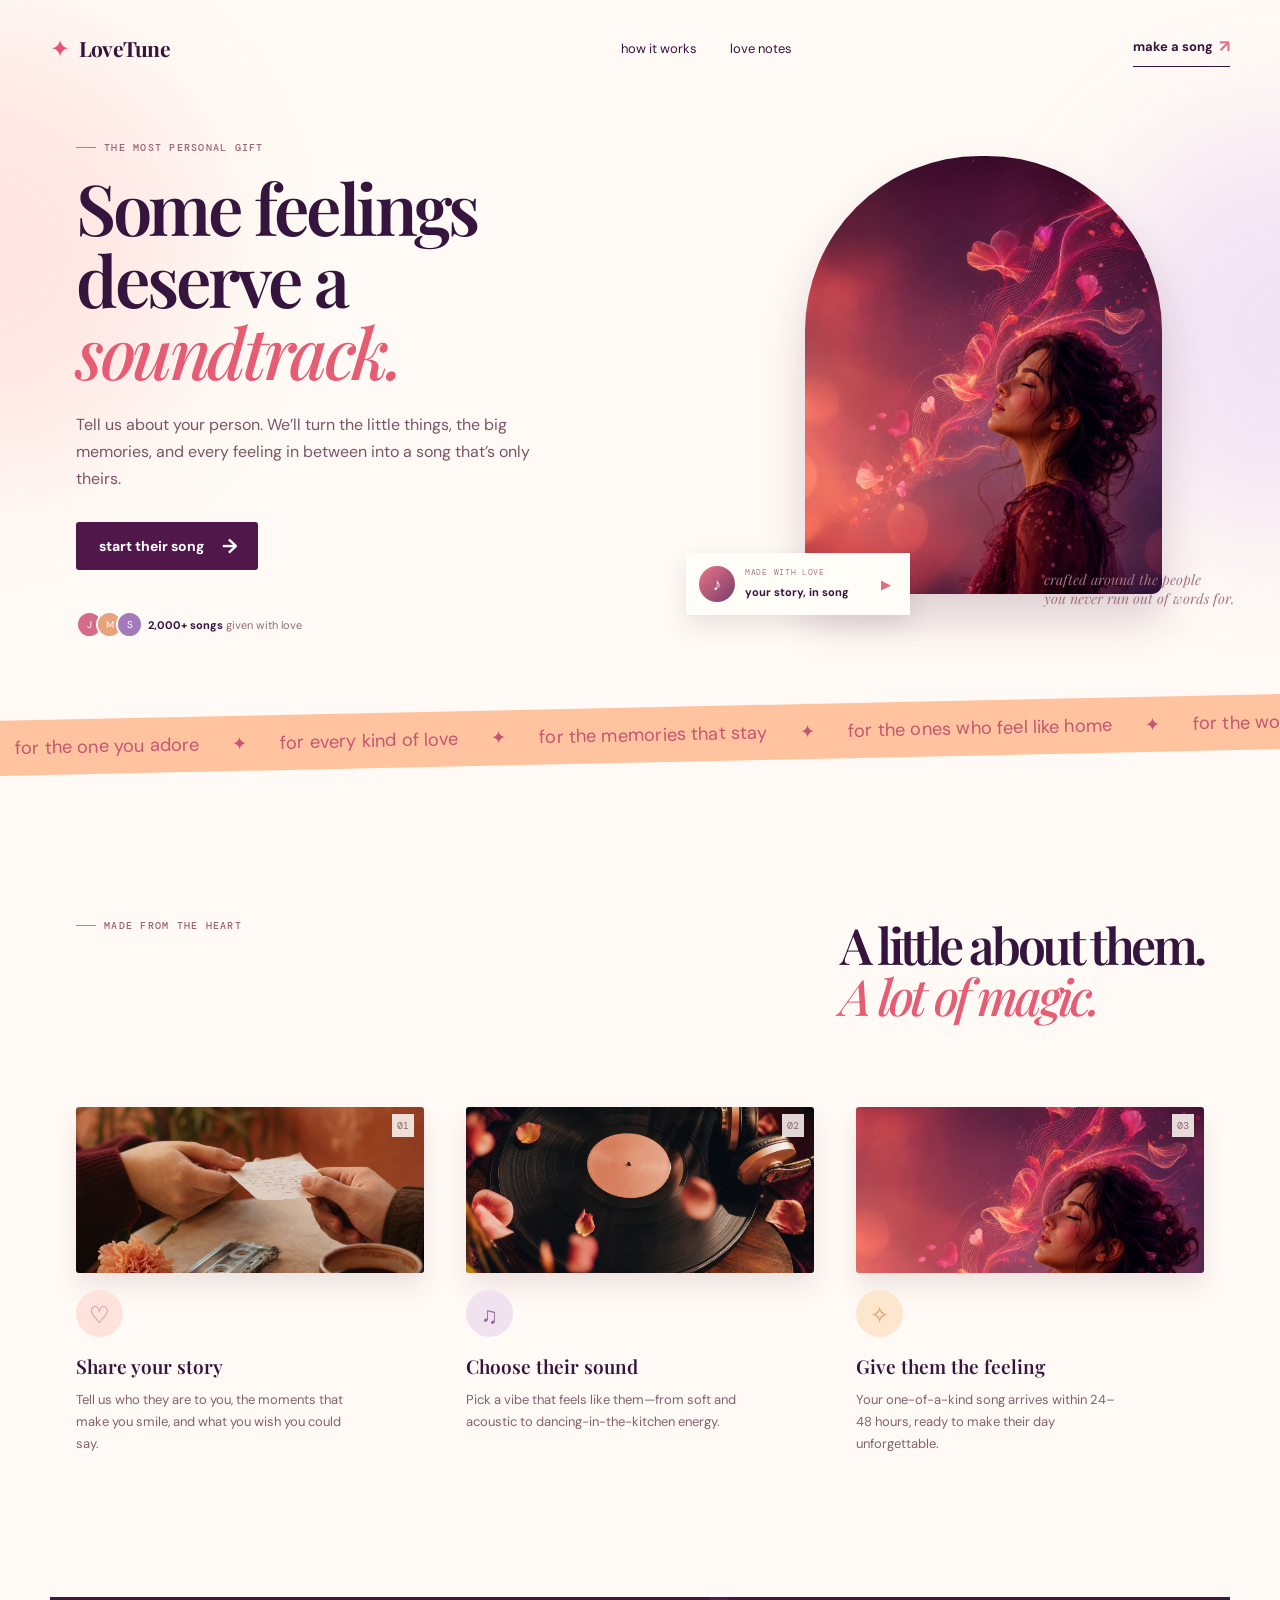
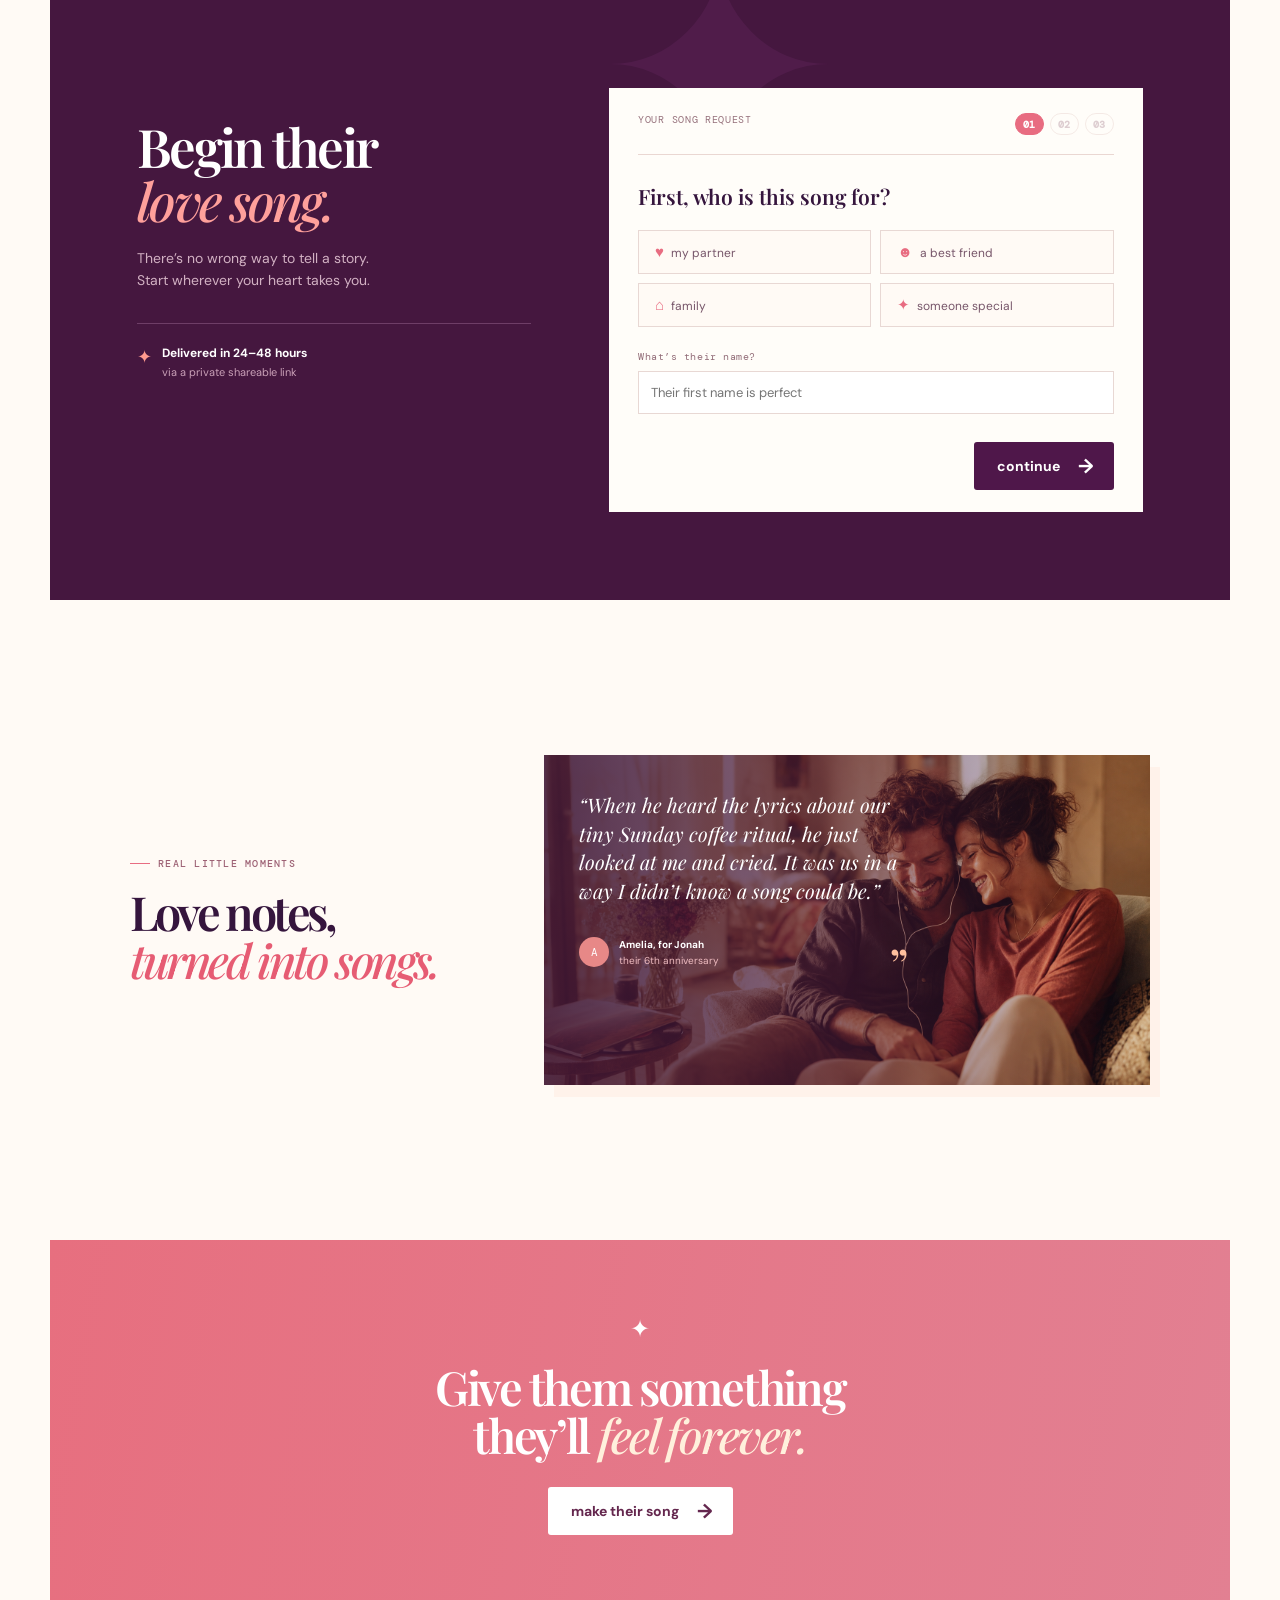
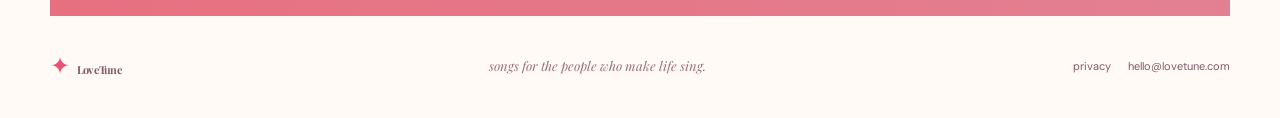
==== index.html @ c6e5fb52 "Add files via upload" ====
<!doctype html>
<html lang="en">
  <head>
    <meta charset="UTF-8" />
    <meta name="viewport" content="width=device-width, initial-scale=1.0" />
    <meta name="description" content="Give them a song made just for them." />
    <title>LoveTune — a song made to mean more</title>
    <script>document.documentElement.classList.add('js');</script>
    <link rel="preconnect" href="https://fonts.googleapis.com" />
    <link rel="preconnect" href="https://fonts.gstatic.com" crossorigin />
    <link href="https://fonts.googleapis.com/css2?family=DM+Mono:wght@400;500&family=DM+Sans:opsz,wght@9..40,500;9..40,600;9..40,700&family=Playfair+Display:ital,wght@500;600;700&display=swap" rel="stylesheet" />
    <link rel="stylesheet" href="style.css" />
  </head>
  <body>
    <div class="ambient ambient-one"></div><div class="ambient ambient-two"></div>
    <header class="site-header wrap">
      <a class="brand" href="#top" aria-label="LoveTune home"><span class="brand-mark">✦</span> LoveTune</a>
      <nav><a href="#how-it-works">how it works</a><a href="#stories">love notes</a></nav>
      <a class="header-cta" href="#create">make a song <span>↗</span></a>
    </header>

    <main id="top">
      <section class="hero wrap">
        <div class="hero-copy" data-stagger>
          <p class="eyebrow" data-reveal><i></i> the most personal gift</p>
          <h1 data-reveal>Some feelings<br />deserve a <em>soundtrack.</em></h1>
          <p class="hero-text" data-reveal>Tell us about your person. We’ll turn the little things, the big memories, and every feeling in between into a song that’s only theirs.</p>
          <a class="primary-btn" data-reveal href="#create">start their song <span>→</span></a>
          <div class="hero-proof" data-reveal><div class="avatars"><span>J</span><span>M</span><span>S</span></div><p><strong>2,000+ songs</strong> given with love</p></div>
        </div>
        <div class="hero-art" data-reveal="scale" style="--d:.2s">
          <div class="art-frame"><img src="assets/hero-love-song.png" alt="Dreamy portrait with floral sound waves" /><span class="top-star">✦</span></div>
          <div class="now-playing"><span class="mini-disc">♪</span><div><small>made with love</small><b>your story, in song</b></div><button class="play-button" aria-label="Play preview">▶</button></div>
          <p class="art-caption">crafted around the people<br />you never run out of words for.</p>
        </div>
      </section>

      <section class="ticker" aria-label="A special song for every person"><div class="ticker-track"><span class="ticker-half">for the one you adore <span>✦</span> for every kind of love <span>✦</span> for the memories that stay <span>✦</span> for the ones who feel like home <span>✦</span> for the words you never find <span>✦</span> for the feeling you can’t name <span>✦</span> for the one you adore <span>✦</span> for every kind of love <span>✦</span> for the memories that stay <span>✦</span> for the ones who feel like home <span>✦</span> for the words you never find <span>✦</span> for the feeling you can’t name <span>✦</span> </span><span class="ticker-half" aria-hidden="true">for the one you adore <span>✦</span> for every kind of love <span>✦</span> for the memories that stay <span>✦</span> for the ones who feel like home <span>✦</span> for the words you never find <span>✦</span> for the feeling you can’t name <span>✦</span> for the one you adore <span>✦</span> for every kind of love <span>✦</span> for the memories that stay <span>✦</span> for the ones who feel like home <span>✦</span> for the words you never find <span>✦</span> for the feeling you can’t name <span>✦</span> </span></div></section>

      <section id="how-it-works" class="how wrap">
        <div class="section-intro" data-stagger><p class="eyebrow" data-reveal><i></i> made from the heart</p><h2 data-reveal>A little about them.<br /><em>A lot of magic.</em></h2></div>
        <div class="steps" data-stagger>
          <article data-reveal><span class="step-number">01</span><div class="step-photo"><img src="assets/story-note.png" alt="A handwritten note shared across a café table" /></div><div class="step-icon">♡</div><h3>Share your story</h3><p>Tell us who they are to you, the moments that make you smile, and what you wish you could say.</p></article>
          <article data-reveal><span class="step-number">02</span><div class="step-photo"><img src="assets/song-sound.png" alt="A vinyl record surrounded by flower petals" /></div><div class="step-icon">♫</div><h3>Choose their sound</h3><p>Pick a vibe that feels like them—from soft and acoustic to dancing-in-the-kitchen energy.</p></article>
          <article data-reveal><span class="step-number">03</span><div class="step-photo"><img src="assets/hero-love-song.png" alt="Dreamy floral sound waves" /></div><div class="step-icon">✧</div><h3>Give them the feeling</h3><p>Your one-of-a-kind song arrives within 24–48 hours, ready to make their day unforgettable.</p></article>
        </div>
      </section>

      <section id="create" class="maker wrap">
        <div class="maker-heading" data-stagger><p class="eyebrow" data-reveal><i></i> let’s make something beautiful</p><h2 data-reveal>Begin their<br /><em>love song.</em></h2><p data-reveal>There’s no wrong way to tell a story. Start wherever your heart takes you.</p><div class="delivery-note" data-reveal><span>✦</span><div><b>Delivered in 24–48 hours</b><small>via a private shareable link</small></div></div></div>
        <form id="song-form" class="song-form" data-reveal="scale" style="--d:.12s">
          <div class="form-top"><span>YOUR SONG REQUEST</span><div class="step-dots" role="tablist" aria-label="Form steps"><button type="button" class="step-dot" data-goto="1" title="Who it's for">01</button><button type="button" class="step-dot" data-goto="2" title="The feeling">02</button><button type="button" class="step-dot" data-goto="3" title="Delivery">03</button></div></div>
          <div class="form-panel active" data-step="1">
            <p class="form-question">First, who is this song for?</p>
            <div class="choice-grid relationship-grid">
              <button type="button" class="choice" data-value="My partner"><span>♥</span>my partner</button><button type="button" class="choice" data-value="A best friend"><span>☻</span>a best friend</button>
              <button type="button" class="choice" data-value="A family member"><span>⌂</span>family</button><button type="button" class="choice" data-value="Someone special"><span>✦</span>someone special</button>
            </div>
            <label class="field-label" for="recipient-name">What’s their name?</label><input id="recipient-name" name="recipientName" type="text" placeholder="Their first name is perfect" required />
          </div>
          <div class="form-panel" data-step="2">
            <p class="form-question">What should the song feel like?</p>
            <div class="vibe-grid">
              <button type="button" class="vibe-choice" data-value="Soft & sentimental"><span>☁</span>Soft & sentimental</button><button type="button" class="vibe-choice" data-value="Warm & joyful"><span>☼</span>Warm & joyful</button>
              <button type="button" class="vibe-choice" data-value="Dreamy & romantic"><span>☾</span>Dreamy & romantic</button><button type="button" class="vibe-choice" data-value="Fun & uplifting"><span>✷</span>Fun & uplifting</button>
            </div>
            <label class="field-label" for="memory">Tell us a memory, an inside joke, or what makes them so special.</label><textarea id="memory" name="memory" placeholder="The more little details, the more personal it feels..." minlength="20" required></textarea>
          </div>
          <div class="form-panel" data-step="3">
            <p class="form-question">Where should we send their song?</p>
            <label class="field-label" for="your-name">Your name</label><input id="your-name" name="yourName" type="text" placeholder="So we know who made the magic" required />
            <label class="field-label" for="email">Your email</label><input id="email" name="email" type="email" placeholder="you@example.com" required />
            <p class="tiny-note">By sending this request, you agree to receive your song at this email. We’ll never share your story.</p>
          </div>
          <p class="form-error" id="form-error" role="alert" hidden></p>
          <div class="form-actions"><button type="button" id="back" class="text-btn">← back</button><button type="button" id="next" class="primary-btn">continue <span>→</span></button></div>
        </form>
      </section>

      <section id="stories" class="notes wrap"><div class="notes-heading" data-stagger><p class="eyebrow" data-reveal><i></i> real little moments</p><h2 data-reveal>Love notes,<br /><em>turned into songs.</em></h2></div><div class="note-card" data-reveal="scale"><img class="note-image" src="assets/listening-together.png" alt="A couple sharing music together at home" /><div class="note-copy"><p class="quote">“When he heard the lyrics about our tiny Sunday coffee ritual, he just looked at me and cried. It was us in a way I didn’t know a song could be.”</p><div class="quote-footer"><span class="avatar peach">A</span><p><b>Amelia, for Jonah</b><small>their 6th anniversary</small></p><span class="quote-mark">”</span></div></div></div></section>

      <section class="closing wrap" data-stagger><span>✦</span><h2 data-reveal>Give them something<br />they’ll <em>feel forever.</em></h2><a class="primary-btn light" data-reveal href="#create">make their song <span>→</span></a></section>
    </main>
    <footer class="footer wrap" data-reveal><a class="brand" href="#top"><span class="brand-mark">✦</span> LoveTune</a><p>songs for the people who make life sing.</p><div><a href="#">privacy</a><a href="#">hello@lovetune.com</a></div></footer>
    <div class="success-toast" id="success-toast" role="status"><span>✦</span><div><b>It’s on its way to being beautiful.</b><p>We’ll send your song within 24–48 hours.</p></div></div>
    <script src="script.js"></script>
  </body>
</html>
---- style.css ----
:root {
  --ink:#35153d; --plum:#4f174a; --rose:#e86c81; --peach:#ffc49f;
  --paper:#fffaf5; --line:#ead7d2; --muted:#846371;
  --sans:'DM Sans',sans-serif; --serif:'Playfair Display',serif; --mono:'DM Mono',monospace;
}
* { box-sizing:border-box; }
html { scroll-behavior:smooth; -webkit-text-size-adjust:100%; }
body { margin:0; overflow-x:hidden; background:var(--paper); color:var(--ink); font-family:var(--sans); }
.wrap { width:min(1180px,calc(100% - 48px)); margin:0 auto; }
.ambient { position:absolute; z-index:-1; border-radius:50%; filter:blur(70px); opacity:.22; }
.ambient-one { width:420px; height:420px; top:40px; left:-230px; background:#ff9e9e; }
.ambient-two { width:360px; height:400px; top:130px; right:-180px; background:#c492ec; }

.site-header { height:96px; display:flex; align-items:center; justify-content:space-between; }
.brand { color:var(--ink); font:700 21px var(--serif); letter-spacing:-.7px; text-decoration:none; }
.brand-mark { margin-right:5px; color:#e75276; font:24px var(--sans); }
nav { display:flex; gap:33px; margin-left:110px; }
nav a,.footer a { color:var(--ink); font-size:13px; text-decoration:none; }
.header-cta { display:flex; align-items:center; min-height:38px; padding-bottom:3px; border-bottom:1px solid var(--ink); color:var(--ink); font-size:13px; font-weight:700; text-decoration:none; }
.header-cta span { margin-left:6px; color:var(--rose); font-size:17px; }

.hero { display:grid; grid-template-columns:1.03fr .97fr; align-items:center; gap:60px; min-height:608px; padding:45px 26px 70px; }
.eyebrow { display:flex; align-items:center; gap:8px; margin:0 0 18px; color:#9d6174; font:500 10px var(--mono); letter-spacing:1.25px; text-transform:uppercase; }
.eyebrow i { display:block; width:20px; height:1px; background:var(--rose); }
.hero h1,.how h2,.maker h2,.notes h2,.closing h2 { margin:0; font:600 clamp(49px,5.5vw,73px)/1.02 var(--serif); letter-spacing:-3.4px; }
.hero h1 em,.how h2 em,.maker h2 em,.notes h2 em,.closing h2 em { color:#e65c73; font-weight:500; }
.hero-text { max-width:460px; margin:24px 0 29px; color:#795568; font-size:16px; line-height:1.7; }
.primary-btn { display:inline-flex; align-items:center; justify-content:center; gap:18px; min-height:48px; padding:13px 20px 13px 23px; border:0; border-radius:3px; background:var(--plum); color:white; font:700 14px var(--sans); cursor:pointer; text-decoration:none; touch-action:manipulation; transition:transform .2s,background .2s; }
.primary-btn:hover { background:#68205e; transform:translateY(-2px); }
.primary-btn span { font-size:20px; line-height:12px; }
.hero-proof { display:flex; align-items:center; gap:12px; margin-top:41px; }
.hero-proof p { margin:0; color:#8f6c79; font-size:11px; }.hero-proof strong{color:var(--ink)}
.avatars { display:flex; }.avatars span { display:grid; width:27px; height:27px; margin-right:-7px; place-items:center; border:2px solid var(--paper); border-radius:50%; background:#d46c8a; color:white; font-size:10px; }.avatars span:nth-child(2){background:#e7a27e}.avatars span:nth-child(3){background:#a37aba}
.hero-art { position:relative; height:477px; }.art-frame { position:absolute; top:5px; right:42px; width:357px; height:438px; overflow:hidden; border-radius:175px 175px 10px 10px; box-shadow:0 26px 45px rgba(75,22,59,.18); }.art-frame img { width:100%; height:100%; object-fit:cover; }.top-star { position:absolute; top:29px; right:28px; color:white; font-size:27px; }
.now-playing { position:absolute; z-index:1; bottom:13px; left:0; display:flex; align-items:center; gap:10px; min-width:224px; padding:13px; background:#fffdf8; box-shadow:0 10px 25px rgba(82,31,56,.12); }.mini-disc { display:grid; width:36px; height:36px; place-items:center; border-radius:50%; background:linear-gradient(135deg,#e77687,#793b69); color:white; font-size:17px; }.now-playing small { display:block; margin-bottom:3px; color:#ad7d85; font:8px var(--mono); letter-spacing:.7px; text-transform:uppercase; }.now-playing b { font-size:11px; }.play-button { margin-left:auto; border:0; background:transparent; color:var(--rose); cursor:pointer; }
.art-caption { position:absolute; right:-30px; bottom:5px; color:#a27282; font:italic 14px/1.35 var(--serif); }
.ticker { overflow:hidden; padding:15px 0; background:var(--peach); color:#6d284d; font:18px var(--serif); white-space:nowrap; transform:rotate(-1.2deg) scale(1.02); }.ticker-track { display:flex; width:max-content; animation:scroll 60s linear infinite; }.ticker-half { flex:0 0 auto; }.ticker span { margin:0 27px; color:#c45671; font-family:var(--sans); }@keyframes scroll{to{transform:translateX(-50%)}}

.how { padding:157px 26px 142px; }.section-intro { display:flex; align-items:flex-start; justify-content:space-between; }.how h2,.notes h2 { font-size:50px; }.steps { display:grid; grid-template-columns:repeat(3,1fr); gap:42px; margin-top:66px; }.steps article { position:relative; padding-top:20px; }.step-number { position:absolute; z-index:1; top:27px; right:10px; padding:5px; background:rgba(255,250,245,.86); color:#8e6674; font:10px var(--mono); }.step-photo { height:166px; overflow:hidden; margin:0 0 17px; border-radius:3px; box-shadow:0 14px 24px rgba(92,42,63,.1); }.step-photo img { display:block; width:100%; height:100%; object-fit:cover; transition:transform .45s ease; }.steps article:hover .step-photo img { transform:scale(1.05); }.steps article:nth-child(3) .step-photo img { object-position:58% 45%; }.step-icon { display:grid; width:47px; height:47px; margin-bottom:16px; place-items:center; border-radius:50%; background:#fde3dc; color:#d46e83; font:23px var(--serif); }.steps article:nth-child(2) .step-icon { background:#f1e2f0; color:#96639b; }.steps article:nth-child(3) .step-icon { background:#fce6cd; color:#e09b63; }.steps h3 { margin:0 0 10px; font:600 19px var(--serif); }.steps p { max-width:270px; margin:0; color:#80616d; font-size:13px; line-height:1.7; }

.maker { position:relative; display:grid; grid-template-columns:.85fr 1.15fr; gap:78px; overflow:hidden; margin-bottom:155px; padding:91px 87px 88px; background:#45173f; color:white; }.maker:before { position:absolute; top:-115px; right:33%; color:#592154; content:'✦'; font-size:290px; opacity:.55; }.maker-heading { position:relative; }.maker .eyebrow { color:#dfa9ba; }.maker .eyebrow i { background:#ffb6a7; }.maker h2 { font-size:53px; letter-spacing:-2.7px; }.maker h2 em { color:#ffa09b; }.maker-heading>p:not(.eyebrow) { max-width:266px; margin:20px 0 31px; color:#d2b1c3; font-size:14px; line-height:1.6; }.delivery-note { display:flex; gap:10px; align-items:flex-start; padding-top:21px; border-top:1px solid #6e3e67; }.delivery-note>span { color:#ff9a8e; font-size:18px; }.delivery-note b { display:block; font-size:12px; }.delivery-note small { display:block; margin-top:4px; color:#c9a0b7; font-size:11px; }
.song-form { position:relative; z-index:1; min-height:424px; padding:25px 29px 22px; background:#fffdf9; color:var(--ink); }.form-top { display:flex; justify-content:space-between; padding-bottom:19px; border-bottom:1px solid var(--line); color:#97727d; font:10px var(--mono); letter-spacing:.7px; }.form-top b { color:var(--rose); }.form-panel { display:none; padding-top:27px; }.form-panel.active { display:block; }.form-question { margin:0 0 20px; font:600 21px var(--serif); }.choice-grid,.vibe-grid { display:grid; grid-template-columns:repeat(2,1fr); gap:9px; }.choice-grid { margin-bottom:23px; }.choice,.vibe-choice { min-height:44px; border:1px solid #e8d8d4; background:#fffaf5; color:#77566a; font:12px var(--sans); cursor:pointer; text-align:left; touch-action:manipulation; transition:.2s; }.choice span,.vibe-choice span { margin:0 7px 0 10px; color:var(--rose); font-size:15px; }.choice:hover,.choice.selected,.vibe-choice:hover,.vibe-choice.selected { border-color:#d9778d; background:#fff0ed; color:var(--ink); }.field-label { display:block; margin:15px 0 8px; color:#926c78; font:10px var(--mono); letter-spacing:.55px; }input,textarea { width:100%; padding:12px; border:1px solid #e8d8d4; background:white; color:var(--ink); font:13px var(--sans); outline-color:#da7d8f; }textarea { height:105px; resize:vertical; }.tiny-note { margin:16px 0; color:#a08389; font-size:10px; line-height:1.5; }.form-actions { position:absolute; right:29px; bottom:22px; left:29px; display:flex; align-items:center; justify-content:space-between; }.text-btn { display:inline-flex; align-items:center; gap:7px; min-height:40px; padding:8px 16px; border:1px solid #e2d1d1; border-radius:3px; background:#fff; color:#7a5866; font:600 12px var(--sans); cursor:pointer; touch-action:manipulation; transition:border-color .2s,background .2s,color .2s; }.text-btn:hover { border-color:#d9778d; background:#fff0ed; color:var(--ink); }.text-btn[disabled] { visibility:hidden; }.step-dots { display:flex; gap:6px; }.step-dot { min-width:27px; height:22px; padding:0 7px; border:1px solid var(--line); border-radius:11px; background:transparent; color:#bd9fa9; font:600 10px var(--mono); letter-spacing:.5px; cursor:pointer; touch-action:manipulation; transition:.18s; }.step-dot.done { border-color:#e6adba; color:var(--rose); }.step-dot.done:hover { border-color:#d9778d; background:#fff0ed; color:var(--ink); }.step-dot.active { border-color:var(--rose); background:var(--rose); color:#fff; cursor:default; }.step-dot:disabled { cursor:default; opacity:.5; }.form-error { position:absolute; right:29px; bottom:60px; left:29px; margin:0; padding:9px 12px; border-left:2px solid #d3596f; border-radius:2px; background:#fdecef; color:#a83553; font:12px var(--sans); }.form-error[hidden] { display:none; }.primary-btn[disabled] { opacity:.7; cursor:default; transform:none; }

.notes { display:grid; grid-template-columns:.8fr 1.4fr; gap:68px; align-items:center; padding:0 80px 155px; }.notes h2 { font-size:47px; }.note-card { position:relative; min-height:330px; overflow:hidden; background:#5a2548; box-shadow:10px 12px 0 #fff2ea; transform:rotate(1.5deg); }.note-image { position:absolute; inset:0; width:100%; height:100%; object-fit:cover; }.note-card:after { position:absolute; inset:0; background:linear-gradient(90deg,rgba(62,21,53,.88),rgba(76,25,56,.64) 48%,rgba(76,25,56,.08)); content:''; }.note-copy { position:relative; z-index:1; width:66%; padding:36px 35px; color:white; }.quote { margin:0 0 27px; color:white; font:italic 20px/1.43 var(--serif); }.quote-footer { display:flex; align-items:center; gap:10px; }.avatar { display:grid; width:30px; height:30px; place-items:center; border-radius:50%; background:#e78887; color:white; font:11px var(--mono); }.quote-footer p { margin:0; }.quote-footer b,.quote-footer small { display:block; font-size:10px; }.quote-footer small { margin-top:3px; color:#f0bdc2; }.quote-mark { height:40px; margin-left:auto; color:#ffc09e; font:48px var(--serif); }
.closing { display:flex; flex-direction:column; align-items:center; padding:73px 20px 81px; background:linear-gradient(100deg,#e76f7f,#e28092); color:white; text-align:center; }.closing>span { margin-bottom:19px; font-size:24px; }.closing h2 { font-size:47px; letter-spacing:-2.3px; }.closing h2 em { color:#fff0dc; }.closing .primary-btn { margin-top:28px; background:white; color:#64274e; }.footer { display:flex; align-items:center; justify-content:space-between; padding:34px 0 37px; }.footer p { margin:0; color:#9b727b; font:italic 13px var(--serif); }.footer div { display:flex; gap:17px; }.footer a { color:#805b69; font-size:11px; }.success-toast { position:fixed; z-index:5; right:24px; bottom:24px; display:none; gap:11px; align-items:flex-start; padding:18px 21px; border-left:3px solid var(--rose); background:#fffaf6; color:var(--ink); box-shadow:0 15px 42px rgba(70,22,61,.23); }.success-toast.show { display:flex; }.success-toast span { color:var(--rose); font-size:18px; }.success-toast b { font-size:13px; }.success-toast p { margin:5px 0 0; color:#8c6d78; font-size:11px; }

@media (max-width:800px) { .wrap{width:min(100% - 32px,580px)} nav{display:none}.site-header{height:78px}.hero{grid-template-columns:1fr;gap:40px;padding:48px 0 75px}.hero-art{height:390px}.art-frame{right:20px;width:285px;height:365px}.art-caption{right:0}.how{padding:100px 0}.section-intro{display:block}.steps{grid-template-columns:1fr;gap:38px;margin-top:45px}.steps article{padding:0 0 6px}.step-photo{height:210px;max-width:380px}.step-number{top:8px;right:9px}.maker{grid-template-columns:1fr;gap:42px;margin-bottom:95px;padding:60px 24px}.song-form{min-height:445px}.notes{grid-template-columns:1fr;gap:45px;padding:0 0 100px}.note-card{min-height:360px;transform:none}.note-copy{width:74%;padding:35px 30px}.footer{flex-wrap:wrap;gap:16px}.footer p{order:3;width:100%}.closing h2{font-size:39px} }
@media (max-width:430px) { .site-header{padding-top:max(0px,env(safe-area-inset-top))}.header-cta{min-height:44px}.hero h1{font-size:50px;letter-spacing:-2.5px}.art-frame{right:3px}.now-playing{left:-8px}.choice-grid,.vibe-grid{grid-template-columns:1fr}.form-panel{padding-top:20px}.form-actions{bottom:16px}.song-form{min-height:500px}.notes h2,.how h2{font-size:42px}.maker h2{font-size:46px}input,textarea{font-size:16px}.step-photo{height:185px}.note-card{min-height:410px}.note-copy{width:100%;padding:28px 25px}.note-card:after{background:linear-gradient(180deg,rgba(62,21,53,.88),rgba(76,25,56,.67) 58%,rgba(76,25,56,.19))}.success-toast{right:16px;bottom:max(16px,env(safe-area-inset-bottom));left:16px} }
@media (prefers-reduced-motion:reduce) { html{scroll-behavior:auto}.ticker-track{animation:none}.primary-btn,.step-photo img{transition:none} }

/* ---------- Motion: scroll reveals + ambient life (auto-disabled for reduced-motion) ---------- */
@media (prefers-reduced-motion:no-preference) {
  html.js [data-reveal] { opacity:0; transform:translateY(26px); transition:opacity .85s cubic-bezier(.16,.7,.3,1) var(--d,0s), transform .85s cubic-bezier(.16,.7,.3,1) var(--d,0s); will-change:opacity,transform; }
  html.js [data-reveal="scale"] { transform:scale(.95) translateY(18px); }
  html.js [data-reveal].is-visible { opacity:1; transform:none; }

  .ambient-one { animation:drift-a 19s ease-in-out infinite alternate; }
  .ambient-two { animation:drift-b 23s ease-in-out infinite alternate; }
  .mini-disc { animation:spin 5.5s linear infinite; }
  .now-playing { animation:floaty 5s ease-in-out infinite; }
  .play-button::after { content:''; position:absolute; inset:-7px; border-radius:50%; border:1px solid var(--rose); opacity:0; animation:ripple 2.6s ease-out infinite; }
  .top-star { animation:twinkle 3.4s ease-in-out infinite; }
  .closing>span { animation:twinkle 3.9s ease-in-out infinite; }
  .success-toast.show { animation:toast-in .55s cubic-bezier(.16,.7,.3,1); }
}
@keyframes drift-a { to { transform:translate(46px,34px) scale(1.09); } }
@keyframes drift-b { to { transform:translate(-38px,44px) scale(1.06); } }
@keyframes spin { to { transform:rotate(360deg); } }
@keyframes floaty { 0%,100% { transform:translateY(0); } 50% { transform:translateY(-7px); } }
@keyframes twinkle { 0%,100% { opacity:1; transform:scale(1); } 50% { opacity:.5; transform:scale(.86); } }
@keyframes ripple { 0% { opacity:.5; transform:scale(.75); } 80%,100% { opacity:0; transform:scale(1.6); } }
@keyframes toast-in { from { opacity:0; transform:translateY(14px); } to { opacity:1; transform:none; } }

/* ---------- Hover micro-interactions ---------- */
.brand-mark { display:inline-block; transition:transform .45s cubic-bezier(.16,.7,.3,1); }
.brand:hover .brand-mark { transform:rotate(120deg) scale(1.15); }
nav a { position:relative; }
nav a::after { content:''; position:absolute; left:0; bottom:-5px; width:100%; height:1px; background:var(--rose); transform:scaleX(0); transform-origin:right; transition:transform .32s cubic-bezier(.16,.7,.3,1); }
nav a:hover::after { transform:scaleX(1); transform-origin:left; }
.primary-btn span { transition:transform .25s ease; }
.primary-btn:hover span { transform:translateX(4px); }
.header-cta span { display:inline-block; transition:transform .25s ease; }
.header-cta:hover span { transform:translate(3px,-3px); }
.play-button { position:relative; transition:transform .2s ease; }
.play-button:hover { transform:scale(1.14); }
.steps article { transition:transform .45s cubic-bezier(.16,.7,.3,1); }
.steps article:hover { transform:translateY(-7px); }
.step-icon { transition:transform .4s cubic-bezier(.16,.7,.3,1); }
.steps article:hover .step-icon { transform:rotate(-8deg) scale(1.08); }
.choice,.vibe-choice { transition:border-color .2s,background .2s,color .2s,transform .2s; }
.choice:hover,.vibe-choice:hover { transform:translateY(-2px); }
.choice.selected,.vibe-choice.selected { transform:translateY(-1px); }
.note-card { transition:transform .55s cubic-bezier(.16,.7,.3,1),box-shadow .55s; }
.note-card:hover { transform:rotate(0deg) translateY(-5px); box-shadow:14px 16px 0 #fff2ea; }
.avatars span { transition:transform .3s ease; }
.hero-proof:hover .avatars span { transform:translateY(-2px); }
.delivery-note>span { display:inline-block; transition:transform .45s cubic-bezier(.16,.7,.3,1); }
.maker-heading:hover .delivery-note>span { transform:rotate(90deg) scale(1.1); }
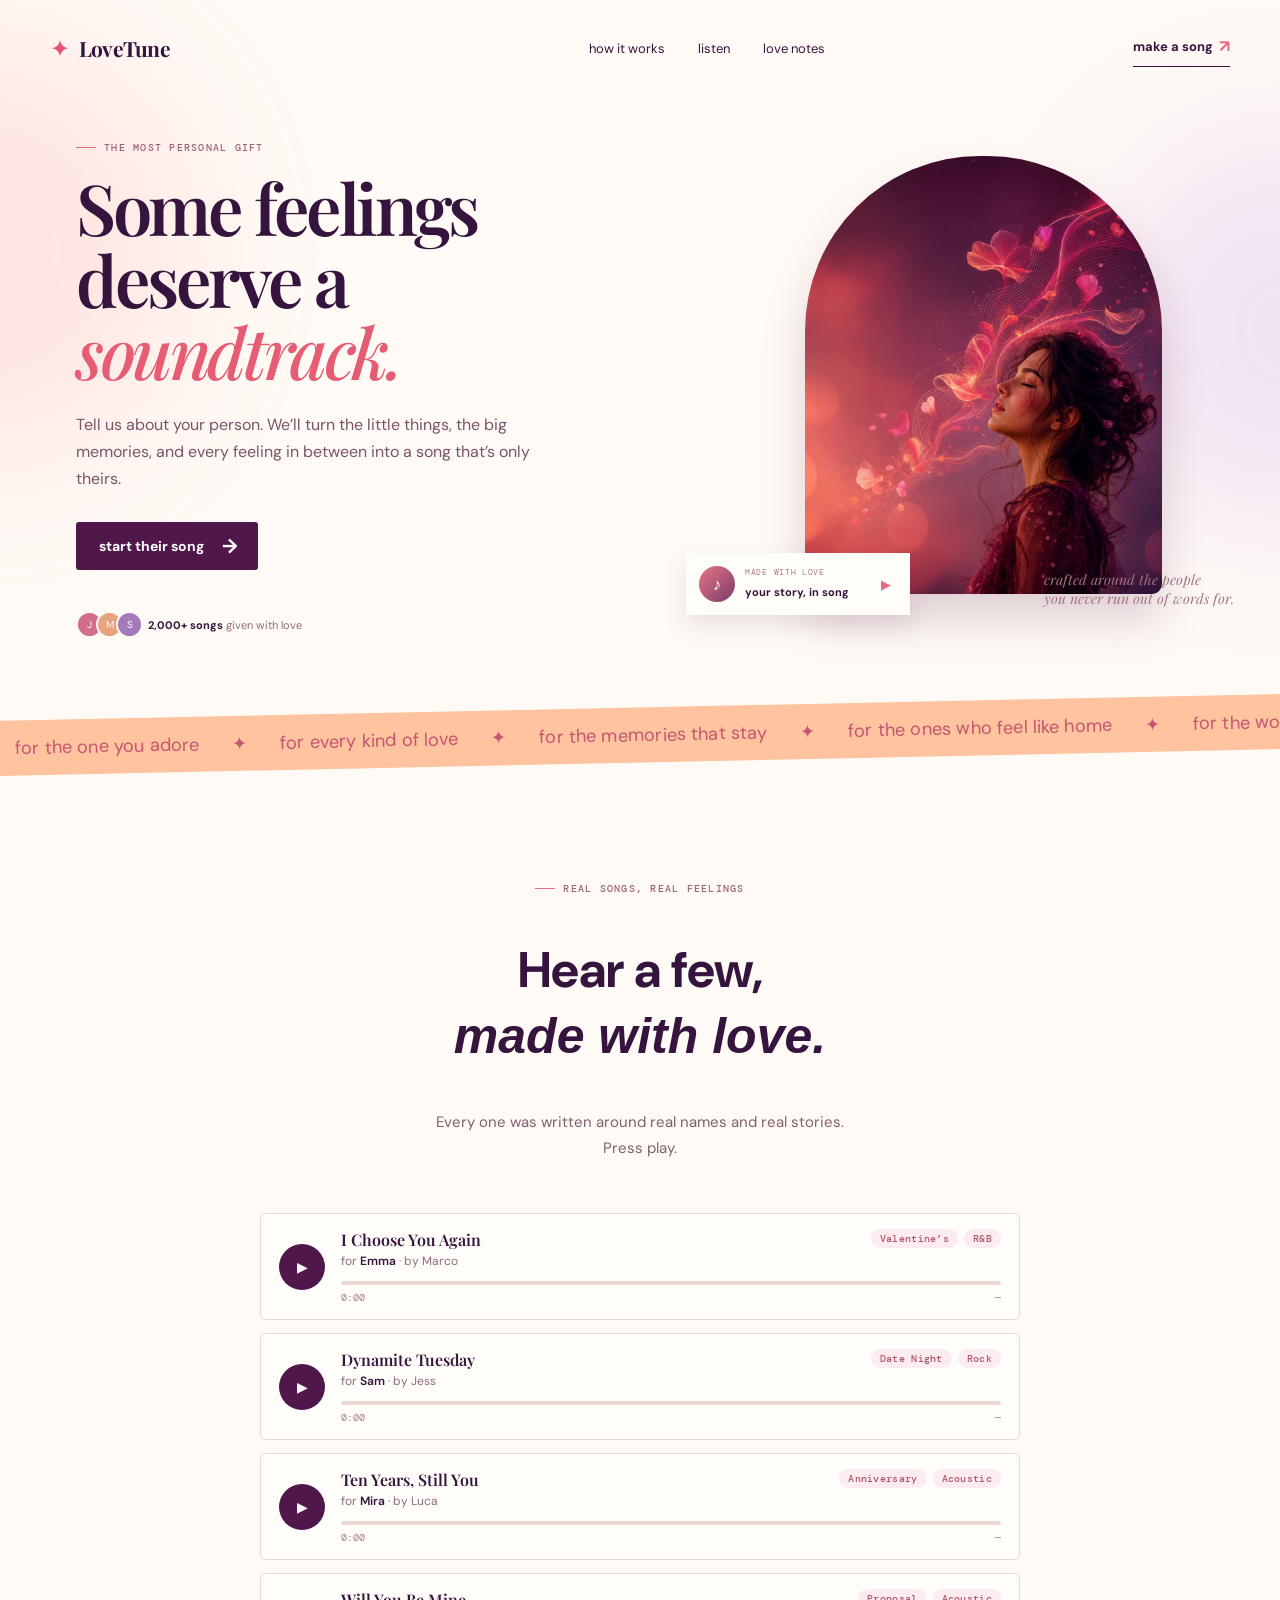
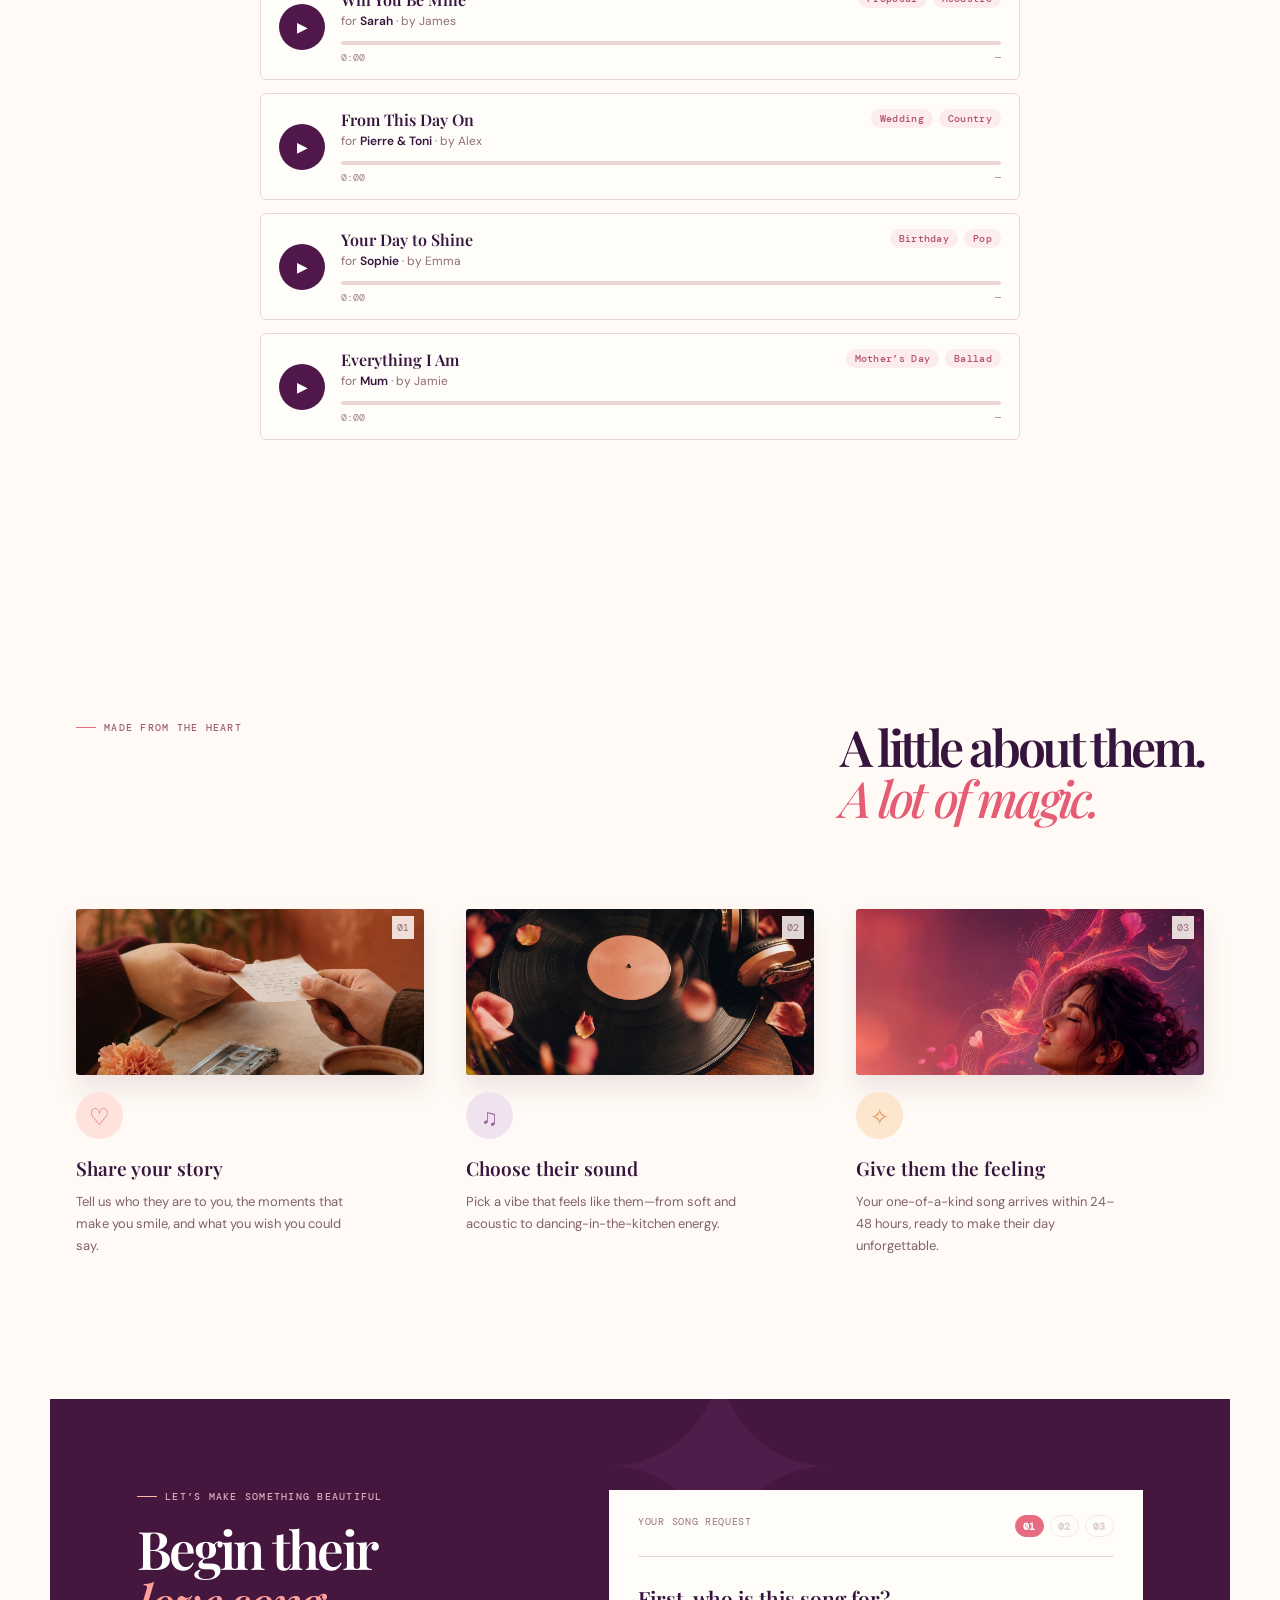
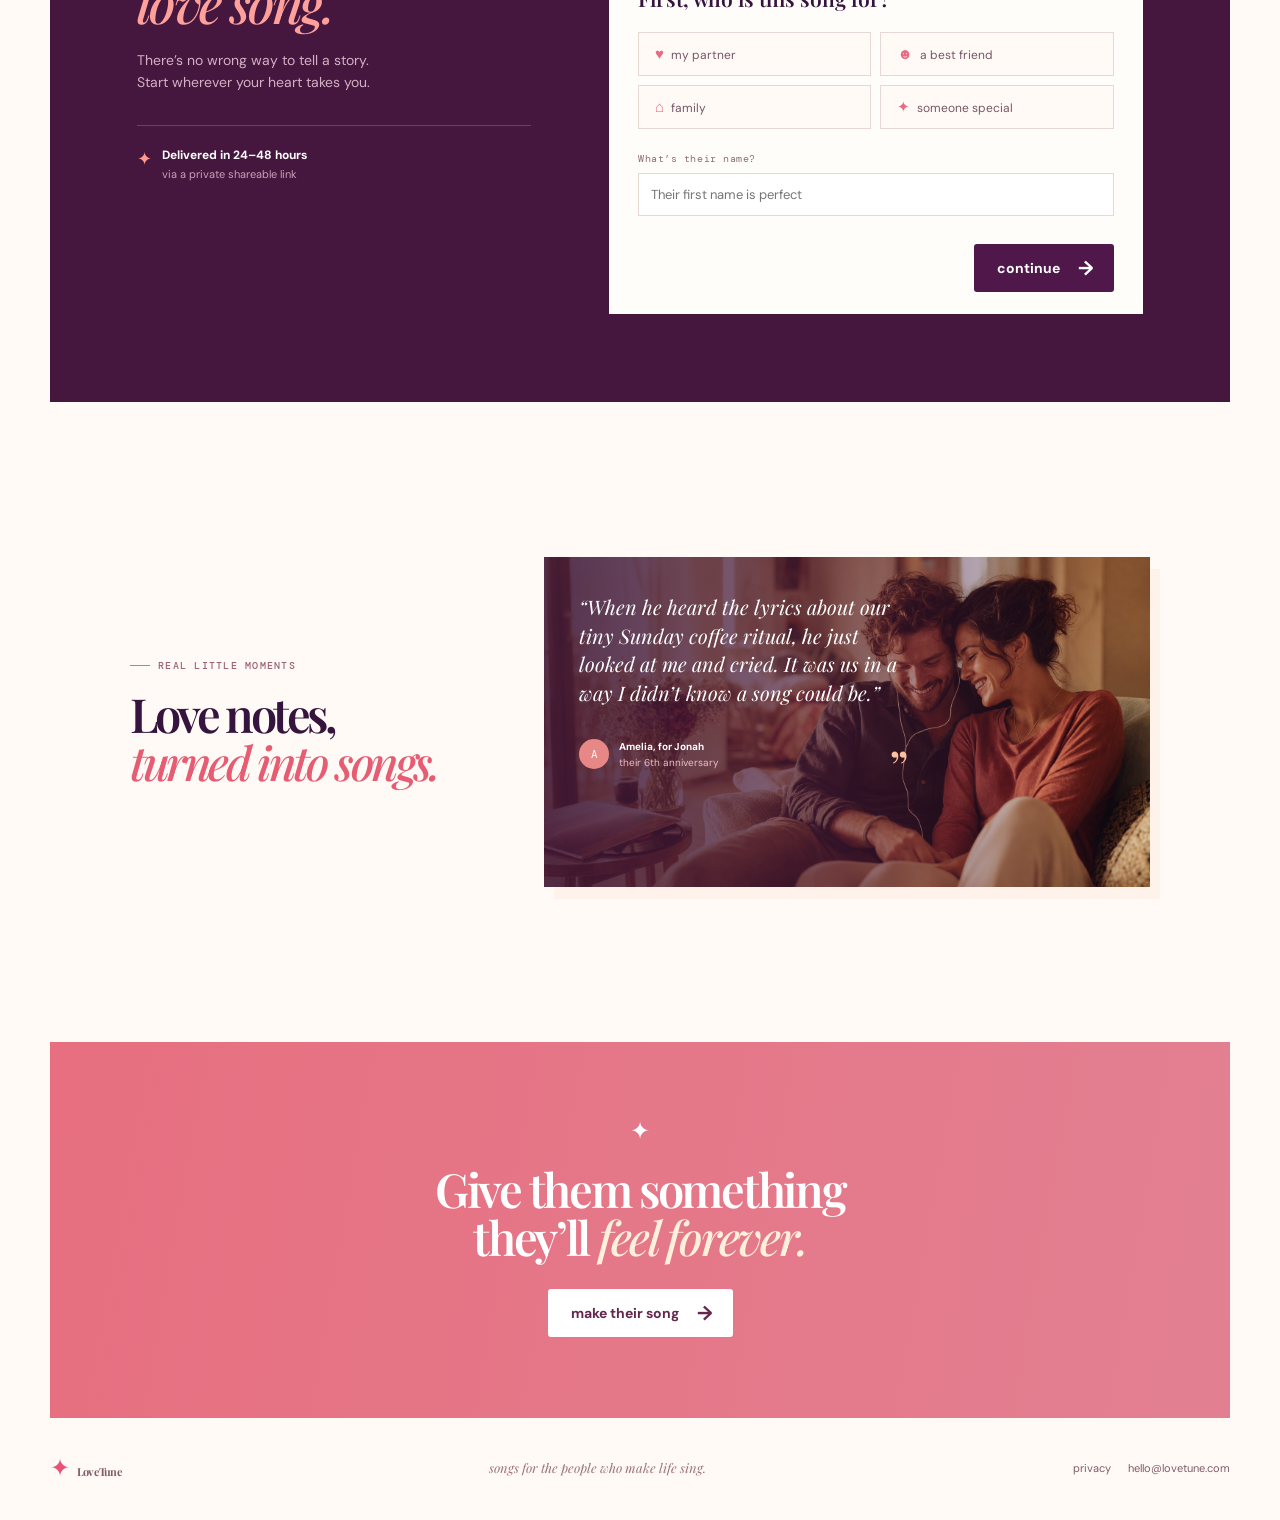
==== commit 5cc69086: "Add files via upload" ====
--- a/index.html
+++ b/index.html
@@ -15,7 +15,7 @@
     <div class="ambient ambient-one"></div><div class="ambient ambient-two"></div>
     <header class="site-header wrap">
       <a class="brand" href="#top" aria-label="LoveTune home"><span class="brand-mark">✦</span> LoveTune</a>
-      <nav><a href="#how-it-works">how it works</a><a href="#stories">love notes</a></nav>
+      <nav><a href="#how-it-works">how it works</a><a href="#samples">listen</a><a href="#stories">love notes</a></nav>
       <a class="header-cta" href="#create">make a song <span>↗</span></a>
     </header>
 
@@ -36,6 +36,79 @@
       </section>
 
       <section class="ticker" aria-label="A special song for every person"><div class="ticker-track"><span class="ticker-half">for the one you adore <span>✦</span> for every kind of love <span>✦</span> for the memories that stay <span>✦</span> for the ones who feel like home <span>✦</span> for the words you never find <span>✦</span> for the feeling you can’t name <span>✦</span> for the one you adore <span>✦</span> for every kind of love <span>✦</span> for the memories that stay <span>✦</span> for the ones who feel like home <span>✦</span> for the words you never find <span>✦</span> for the feeling you can’t name <span>✦</span> </span><span class="ticker-half" aria-hidden="true">for the one you adore <span>✦</span> for every kind of love <span>✦</span> for the memories that stay <span>✦</span> for the ones who feel like home <span>✦</span> for the words you never find <span>✦</span> for the feeling you can’t name <span>✦</span> for the one you adore <span>✦</span> for every kind of love <span>✦</span> for the memories that stay <span>✦</span> for the ones who feel like home <span>✦</span> for the words you never find <span>✦</span> for the feeling you can’t name <span>✦</span> </span></div></section>
+
+      <section id="samples" class="samples wrap">
+        <div class="samples-intro" data-stagger>
+          <p class="eyebrow" data-reveal><i></i> real songs, real feelings</p>
+          <h2 data-reveal>Hear a few,<br /><em>made with love.</em></h2>
+          <p data-reveal>Every one was written around real names and real stories. Press play.</p>
+        </div>
+        <div class="sample-list" data-stagger>
+          <article class="sample" data-reveal>
+            <button type="button" class="sample-play" aria-label="Play I Choose You Again">▶</button>
+            <div class="sample-body">
+              <div class="sample-head"><div class="sample-title"><h3>I Choose You Again</h3><p class="sample-meta">for <b>Emma</b> · by Marco</p></div><div class="sample-tags"><span>Valentine’s</span><span>R&amp;B</span></div></div>
+              <div class="sample-bar"><div class="sample-fill"></div></div>
+              <div class="sample-time"><span class="cur">0:00</span><span class="dur">—</span></div>
+            </div>
+            <audio preload="none" src="assets/samples/valentines-rnb.mp3"></audio>
+          </article>
+          <article class="sample" data-reveal>
+            <button type="button" class="sample-play" aria-label="Play Dynamite Tuesday">▶</button>
+            <div class="sample-body">
+              <div class="sample-head"><div class="sample-title"><h3>Dynamite Tuesday</h3><p class="sample-meta">for <b>Sam</b> · by Jess</p></div><div class="sample-tags"><span>Date Night</span><span>Rock</span></div></div>
+              <div class="sample-bar"><div class="sample-fill"></div></div>
+              <div class="sample-time"><span class="cur">0:00</span><span class="dur">—</span></div>
+            </div>
+            <audio preload="none" src="assets/samples/date-night-rock.mp3"></audio>
+          </article>
+          <article class="sample" data-reveal>
+            <button type="button" class="sample-play" aria-label="Play Ten Years, Still You">▶</button>
+            <div class="sample-body">
+              <div class="sample-head"><div class="sample-title"><h3>Ten Years, Still You</h3><p class="sample-meta">for <b>Mira</b> · by Luca</p></div><div class="sample-tags"><span>Anniversary</span><span>Acoustic</span></div></div>
+              <div class="sample-bar"><div class="sample-fill"></div></div>
+              <div class="sample-time"><span class="cur">0:00</span><span class="dur">—</span></div>
+            </div>
+            <audio preload="none" src="assets/samples/anniversary-acoustic.mp3"></audio>
+          </article>
+          <article class="sample" data-reveal>
+            <button type="button" class="sample-play" aria-label="Play Will You Be Mine">▶</button>
+            <div class="sample-body">
+              <div class="sample-head"><div class="sample-title"><h3>Will You Be Mine</h3><p class="sample-meta">for <b>Sarah</b> · by James</p></div><div class="sample-tags"><span>Proposal</span><span>Acoustic</span></div></div>
+              <div class="sample-bar"><div class="sample-fill"></div></div>
+              <div class="sample-time"><span class="cur">0:00</span><span class="dur">—</span></div>
+            </div>
+            <audio preload="none" src="assets/samples/proposal-acoustic.mp3"></audio>
+          </article>
+          <article class="sample" data-reveal>
+            <button type="button" class="sample-play" aria-label="Play From This Day On">▶</button>
+            <div class="sample-body">
+              <div class="sample-head"><div class="sample-title"><h3>From This Day On</h3><p class="sample-meta">for <b>Pierre &amp; Toni</b> · by Alex</p></div><div class="sample-tags"><span>Wedding</span><span>Country</span></div></div>
+              <div class="sample-bar"><div class="sample-fill"></div></div>
+              <div class="sample-time"><span class="cur">0:00</span><span class="dur">—</span></div>
+            </div>
+            <audio preload="none" src="assets/samples/wedding-country.mp3"></audio>
+          </article>
+          <article class="sample" data-reveal>
+            <button type="button" class="sample-play" aria-label="Play Your Day to Shine">▶</button>
+            <div class="sample-body">
+              <div class="sample-head"><div class="sample-title"><h3>Your Day to Shine</h3><p class="sample-meta">for <b>Sophie</b> · by Emma</p></div><div class="sample-tags"><span>Birthday</span><span>Pop</span></div></div>
+              <div class="sample-bar"><div class="sample-fill"></div></div>
+              <div class="sample-time"><span class="cur">0:00</span><span class="dur">—</span></div>
+            </div>
+            <audio preload="none" src="assets/samples/birthday-pop.mp3"></audio>
+          </article>
+          <article class="sample" data-reveal>
+            <button type="button" class="sample-play" aria-label="Play Everything I Am">▶</button>
+            <div class="sample-body">
+              <div class="sample-head"><div class="sample-title"><h3>Everything I Am</h3><p class="sample-meta">for <b>Mum</b> · by Jamie</p></div><div class="sample-tags"><span>Mother’s Day</span><span>Ballad</span></div></div>
+              <div class="sample-bar"><div class="sample-fill"></div></div>
+              <div class="sample-time"><span class="cur">0:00</span><span class="dur">—</span></div>
+            </div>
+            <audio preload="none" src="assets/samples/mothers-day-ballad.mp3"></audio>
+          </article>
+        </div>
+      </section>
 
       <section id="how-it-works" class="how wrap">
         <div class="section-intro" data-stagger><p class="eyebrow" data-reveal><i></i> made from the heart</p><h2 data-reveal>A little about them.<br /><em>A lot of magic.</em></h2></div>
--- a/style.css
+++ b/style.css
@@ -43,6 +43,9 @@
 
 .notes { display:grid; grid-template-columns:.8fr 1.4fr; gap:68px; align-items:center; padding:0 80px 155px; }.notes h2 { font-size:47px; }.note-card { position:relative; min-height:330px; overflow:hidden; background:#5a2548; box-shadow:10px 12px 0 #fff2ea; transform:rotate(1.5deg); }.note-image { position:absolute; inset:0; width:100%; height:100%; object-fit:cover; }.note-card:after { position:absolute; inset:0; background:linear-gradient(90deg,rgba(62,21,53,.88),rgba(76,25,56,.64) 48%,rgba(76,25,56,.08)); content:''; }.note-copy { position:relative; z-index:1; width:66%; padding:36px 35px; color:white; }.quote { margin:0 0 27px; color:white; font:italic 20px/1.43 var(--serif); }.quote-footer { display:flex; align-items:center; gap:10px; }.avatar { display:grid; width:30px; height:30px; place-items:center; border-radius:50%; background:#e78887; color:white; font:11px var(--mono); }.quote-footer p { margin:0; }.quote-footer b,.quote-footer small { display:block; font-size:10px; }.quote-footer small { margin-top:3px; color:#f0bdc2; }.quote-mark { height:40px; margin-left:auto; color:#ffc09e; font:48px var(--serif); }
 .closing { display:flex; flex-direction:column; align-items:center; padding:73px 20px 81px; background:linear-gradient(100deg,#e76f7f,#e28092); color:white; text-align:center; }.closing>span { margin-bottom:19px; font-size:24px; }.closing h2 { font-size:47px; letter-spacing:-2.3px; }.closing h2 em { color:#fff0dc; }.closing .primary-btn { margin-top:28px; background:white; color:#64274e; }.footer { display:flex; align-items:center; justify-content:space-between; padding:34px 0 37px; }.footer p { margin:0; color:#9b727b; font:italic 13px var(--serif); }.footer div { display:flex; gap:17px; }.footer a { color:#805b69; font-size:11px; }.success-toast { position:fixed; z-index:5; right:24px; bottom:24px; display:none; gap:11px; align-items:flex-start; padding:18px 21px; border-left:3px solid var(--rose); background:#fffaf6; color:var(--ink); box-shadow:0 15px 42px rgba(70,22,61,.23); }.success-toast.show { display:flex; }.success-toast span { color:var(--rose); font-size:18px; }.success-toast b { font-size:13px; }.success-toast p { margin:5px 0 0; color:#8c6d78; font-size:11px; }
+
+.samples { padding:120px 26px 124px; }.samples-intro { max-width:620px; margin:0 auto 52px; text-align:center; }.samples-intro .eyebrow { justify-content:center; }.samples-intro h2 { font-size:50px; }.samples-intro>p:last-child { margin:18px auto 0; max-width:450px; color:#80616d; font-size:15px; line-height:1.7; }.sample-list { display:grid; gap:13px; max-width:760px; margin:0 auto; }.sample { display:flex; align-items:center; gap:16px; padding:15px 18px; background:#fffdf9; border:1px solid var(--line); border-radius:6px; transition:border-color .25s,box-shadow .25s,transform .25s; }.sample:hover { border-color:#e3b9c2; box-shadow:0 10px 26px rgba(92,42,63,.08); transform:translateY(-2px); }.sample.playing { border-color:#d9778d; box-shadow:0 14px 32px rgba(92,42,63,.13); }.sample-play { display:grid; place-items:center; width:46px; height:46px; flex:0 0 auto; border:0; border-radius:50%; background:var(--plum); color:#fff; font-size:14px; line-height:1; cursor:pointer; touch-action:manipulation; transition:transform .2s,background .2s; }.sample-play:hover { transform:scale(1.07); background:#68205e; }.sample.playing .sample-play { background:var(--rose); }.sample-body { flex:1; min-width:0; }.sample-head { display:flex; align-items:flex-start; justify-content:space-between; gap:12px; }.sample-head h3 { margin:0; font:600 16px var(--serif); color:var(--ink); }.sample-meta { margin:3px 0 0; color:#8f6c79; font-size:12px; }.sample-meta b { color:var(--ink); font-weight:600; }.sample-tags { display:flex; gap:6px; flex-shrink:0; }.sample-tags span { padding:3px 9px; border-radius:11px; background:#fdecef; color:#b0546a; font:500 10px var(--mono); letter-spacing:.3px; white-space:nowrap; }.sample-bar { height:4px; margin:12px 0 6px; border-radius:3px; background:var(--line); overflow:hidden; cursor:pointer; }.sample-fill { width:0; height:100%; border-radius:3px; background:linear-gradient(90deg,var(--rose),#a9518a); }.sample-time { display:flex; justify-content:space-between; color:#a2818c; font:10px var(--mono); }
+@media (max-width:520px) { .samples{padding:90px 0 96px}.samples-intro h2{font-size:40px}.sample{gap:12px;padding:14px}.sample-head{flex-direction:column;gap:7px}.sample-tags{order:2} }
 
 @media (max-width:800px) { .wrap{width:min(100% - 32px,580px)} nav{display:none}.site-header{height:78px}.hero{grid-template-columns:1fr;gap:40px;padding:48px 0 75px}.hero-art{height:390px}.art-frame{right:20px;width:285px;height:365px}.art-caption{right:0}.how{padding:100px 0}.section-intro{display:block}.steps{grid-template-columns:1fr;gap:38px;margin-top:45px}.steps article{padding:0 0 6px}.step-photo{height:210px;max-width:380px}.step-number{top:8px;right:9px}.maker{grid-template-columns:1fr;gap:42px;margin-bottom:95px;padding:60px 24px}.song-form{min-height:445px}.notes{grid-template-columns:1fr;gap:45px;padding:0 0 100px}.note-card{min-height:360px;transform:none}.note-copy{width:74%;padding:35px 30px}.footer{flex-wrap:wrap;gap:16px}.footer p{order:3;width:100%}.closing h2{font-size:39px} }
 @media (max-width:430px) { .site-header{padding-top:max(0px,env(safe-area-inset-top))}.header-cta{min-height:44px}.hero h1{font-size:50px;letter-spacing:-2.5px}.art-frame{right:3px}.now-playing{left:-8px}.choice-grid,.vibe-grid{grid-template-columns:1fr}.form-panel{padding-top:20px}.form-actions{bottom:16px}.song-form{min-height:500px}.notes h2,.how h2{font-size:42px}.maker h2{font-size:46px}input,textarea{font-size:16px}.step-photo{height:185px}.note-card{min-height:410px}.note-copy{width:100%;padding:28px 25px}.note-card:after{background:linear-gradient(180deg,rgba(62,21,53,.88),rgba(76,25,56,.67) 58%,rgba(76,25,56,.19))}.success-toast{right:16px;bottom:max(16px,env(safe-area-inset-bottom));left:16px} }
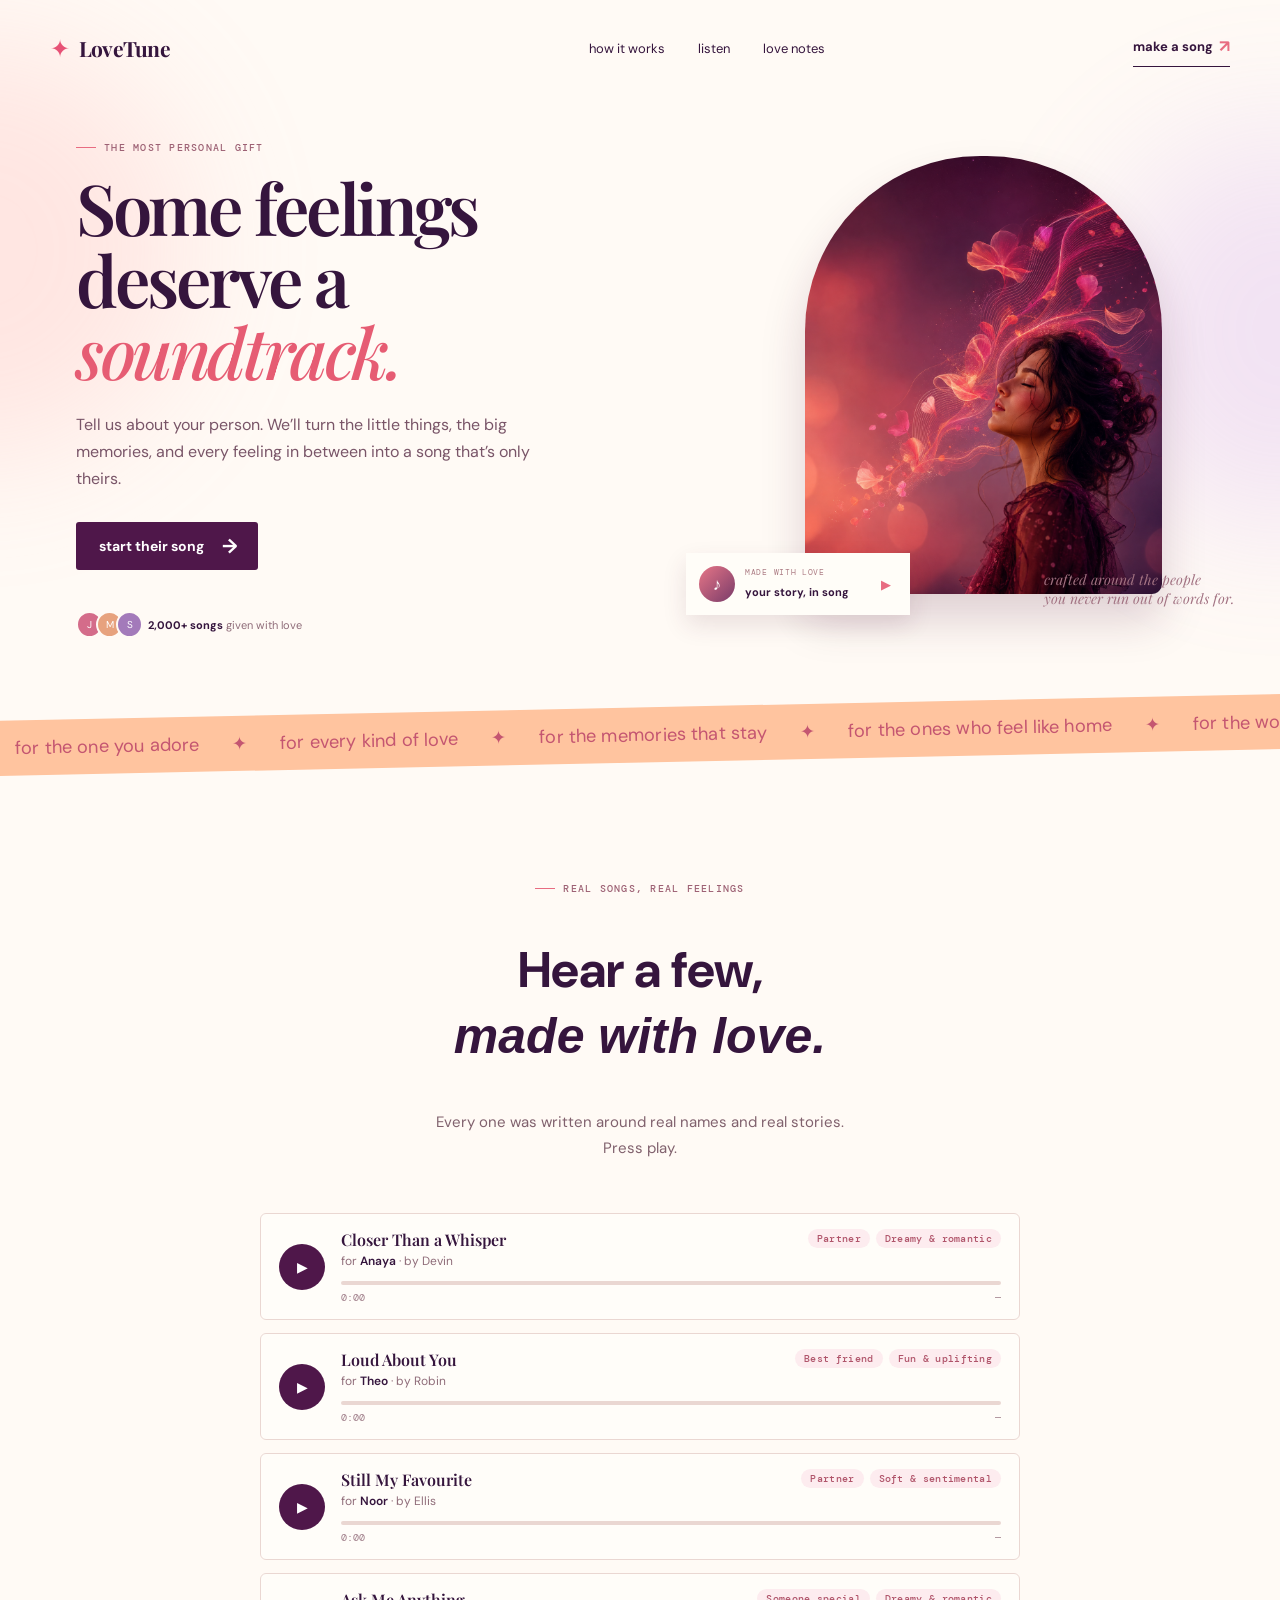
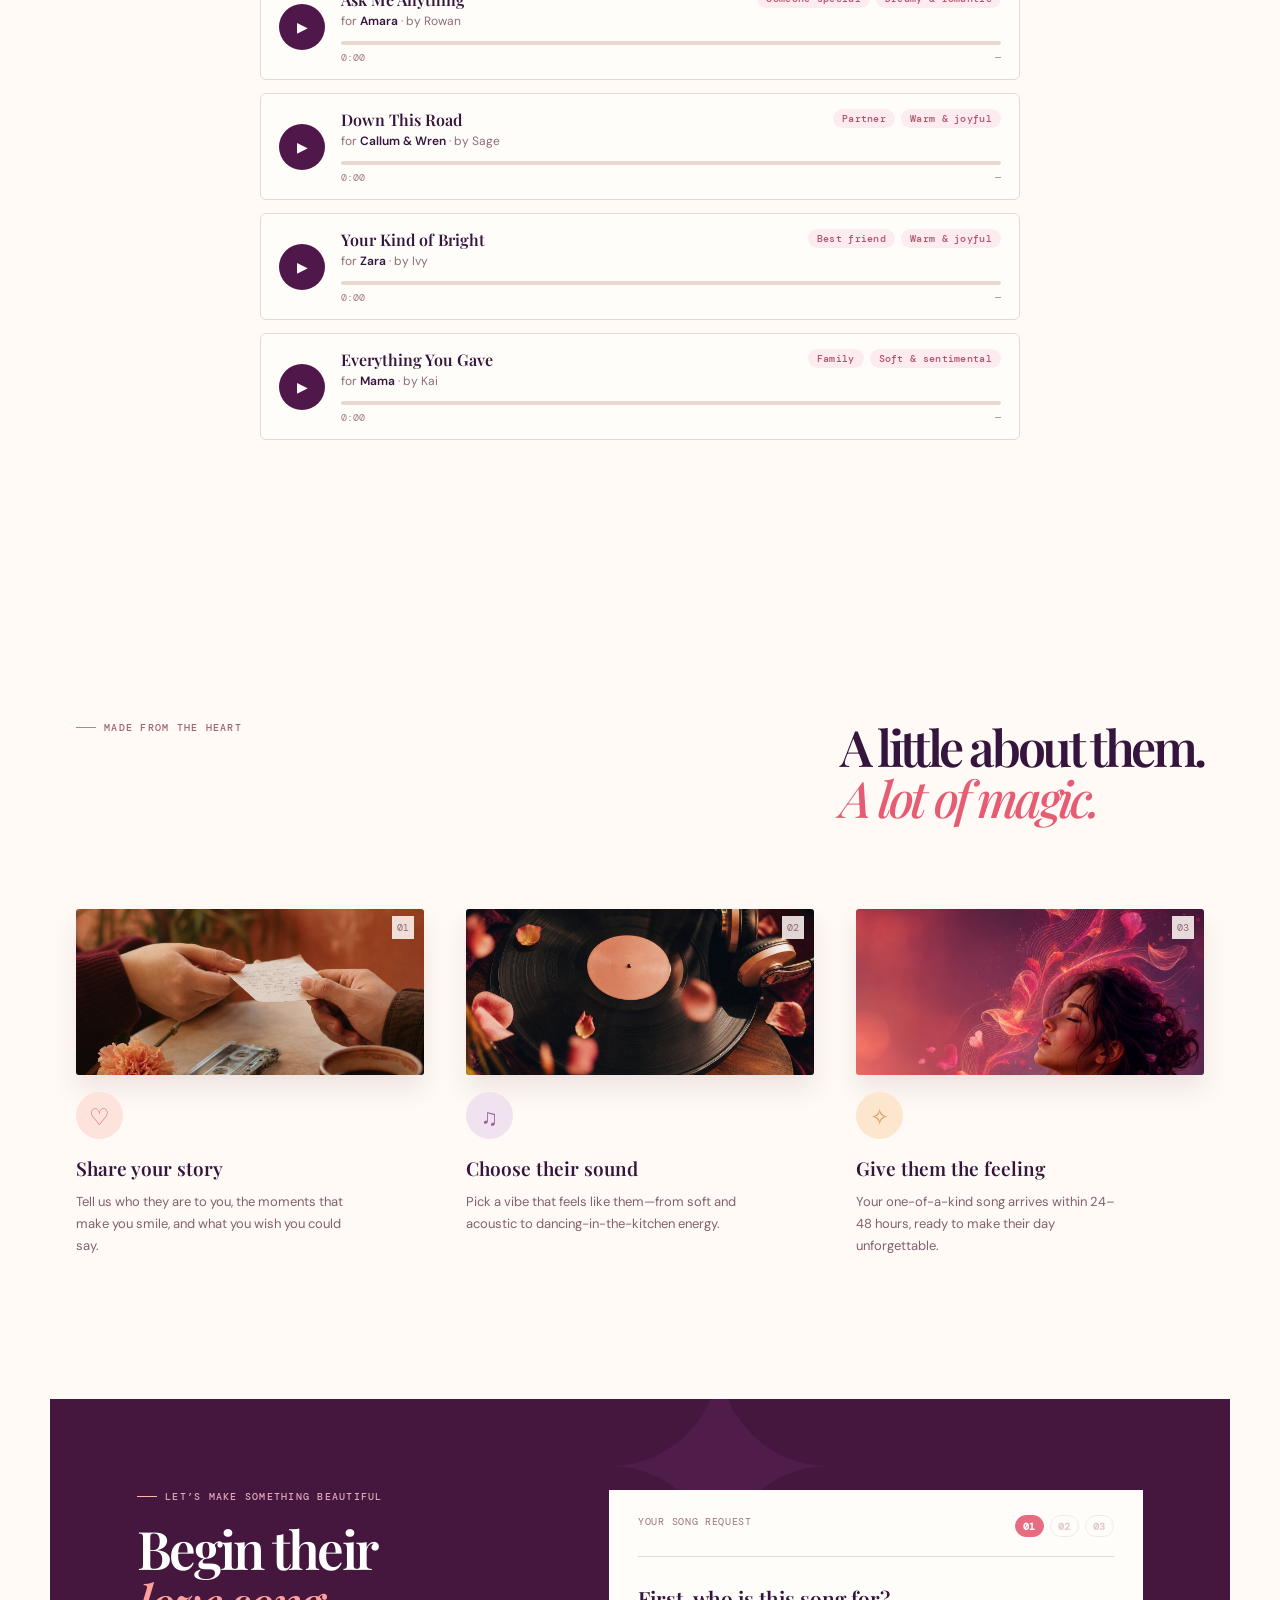
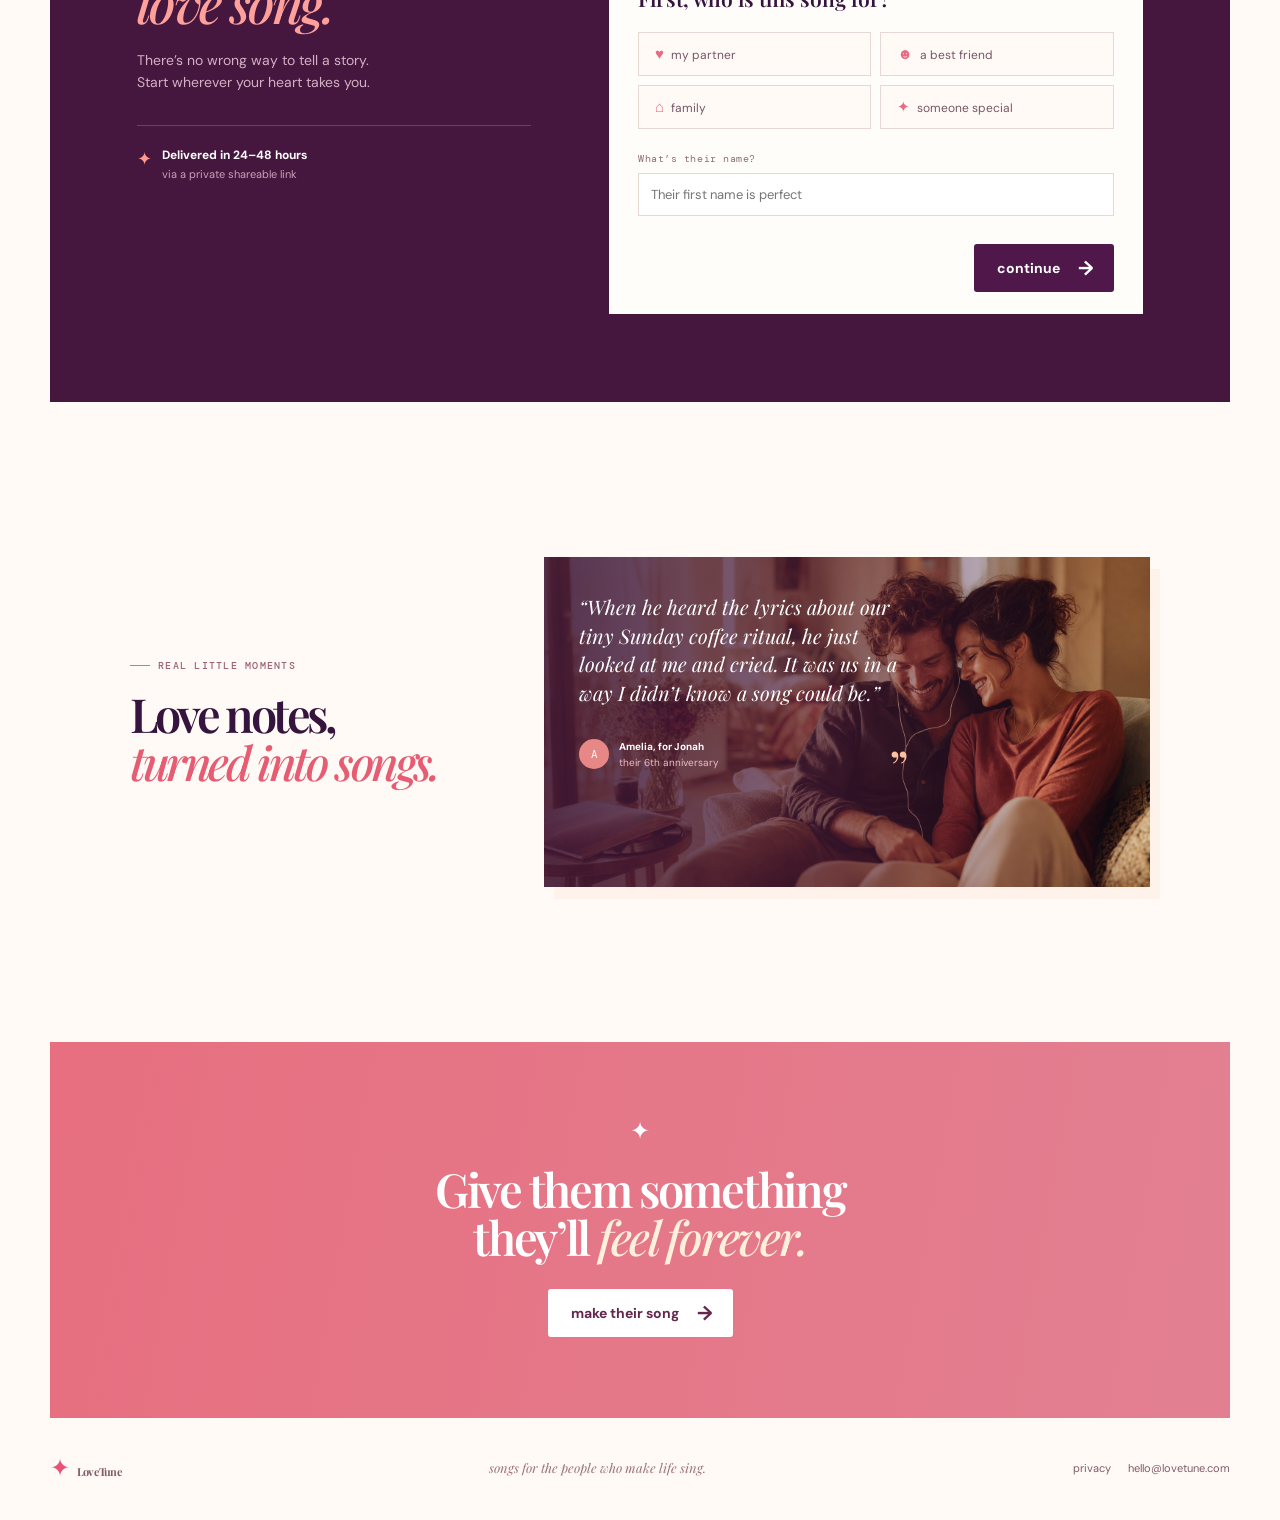
==== commit 09d58d52: "Add files via upload" ====
--- a/index.html
+++ b/index.html
@@ -45,63 +45,63 @@
         </div>
         <div class="sample-list" data-stagger>
           <article class="sample" data-reveal>
-            <button type="button" class="sample-play" aria-label="Play I Choose You Again">▶</button>
+            <button type="button" class="sample-play" aria-label="Play Closer Than a Whisper">▶</button>
             <div class="sample-body">
-              <div class="sample-head"><div class="sample-title"><h3>I Choose You Again</h3><p class="sample-meta">for <b>Emma</b> · by Marco</p></div><div class="sample-tags"><span>Valentine’s</span><span>R&amp;B</span></div></div>
+              <div class="sample-head"><div class="sample-title"><h3>Closer Than a Whisper</h3><p class="sample-meta">for <b>Anaya</b> · by Devin</p></div><div class="sample-tags"><span>Partner</span><span>Dreamy &amp; romantic</span></div></div>
               <div class="sample-bar"><div class="sample-fill"></div></div>
               <div class="sample-time"><span class="cur">0:00</span><span class="dur">—</span></div>
             </div>
             <audio preload="none" src="assets/samples/valentines-rnb.mp3"></audio>
           </article>
           <article class="sample" data-reveal>
-            <button type="button" class="sample-play" aria-label="Play Dynamite Tuesday">▶</button>
+            <button type="button" class="sample-play" aria-label="Play Loud About You">▶</button>
             <div class="sample-body">
-              <div class="sample-head"><div class="sample-title"><h3>Dynamite Tuesday</h3><p class="sample-meta">for <b>Sam</b> · by Jess</p></div><div class="sample-tags"><span>Date Night</span><span>Rock</span></div></div>
+              <div class="sample-head"><div class="sample-title"><h3>Loud About You</h3><p class="sample-meta">for <b>Theo</b> · by Robin</p></div><div class="sample-tags"><span>Best friend</span><span>Fun &amp; uplifting</span></div></div>
               <div class="sample-bar"><div class="sample-fill"></div></div>
               <div class="sample-time"><span class="cur">0:00</span><span class="dur">—</span></div>
             </div>
             <audio preload="none" src="assets/samples/date-night-rock.mp3"></audio>
           </article>
           <article class="sample" data-reveal>
-            <button type="button" class="sample-play" aria-label="Play Ten Years, Still You">▶</button>
+            <button type="button" class="sample-play" aria-label="Play Still My Favourite">▶</button>
             <div class="sample-body">
-              <div class="sample-head"><div class="sample-title"><h3>Ten Years, Still You</h3><p class="sample-meta">for <b>Mira</b> · by Luca</p></div><div class="sample-tags"><span>Anniversary</span><span>Acoustic</span></div></div>
+              <div class="sample-head"><div class="sample-title"><h3>Still My Favourite</h3><p class="sample-meta">for <b>Noor</b> · by Ellis</p></div><div class="sample-tags"><span>Partner</span><span>Soft &amp; sentimental</span></div></div>
               <div class="sample-bar"><div class="sample-fill"></div></div>
               <div class="sample-time"><span class="cur">0:00</span><span class="dur">—</span></div>
             </div>
             <audio preload="none" src="assets/samples/anniversary-acoustic.mp3"></audio>
           </article>
           <article class="sample" data-reveal>
-            <button type="button" class="sample-play" aria-label="Play Will You Be Mine">▶</button>
+            <button type="button" class="sample-play" aria-label="Play Ask Me Anything">▶</button>
             <div class="sample-body">
-              <div class="sample-head"><div class="sample-title"><h3>Will You Be Mine</h3><p class="sample-meta">for <b>Sarah</b> · by James</p></div><div class="sample-tags"><span>Proposal</span><span>Acoustic</span></div></div>
+              <div class="sample-head"><div class="sample-title"><h3>Ask Me Anything</h3><p class="sample-meta">for <b>Amara</b> · by Rowan</p></div><div class="sample-tags"><span>Someone special</span><span>Dreamy &amp; romantic</span></div></div>
               <div class="sample-bar"><div class="sample-fill"></div></div>
               <div class="sample-time"><span class="cur">0:00</span><span class="dur">—</span></div>
             </div>
             <audio preload="none" src="assets/samples/proposal-acoustic.mp3"></audio>
           </article>
           <article class="sample" data-reveal>
-            <button type="button" class="sample-play" aria-label="Play From This Day On">▶</button>
+            <button type="button" class="sample-play" aria-label="Play Down This Road">▶</button>
             <div class="sample-body">
-              <div class="sample-head"><div class="sample-title"><h3>From This Day On</h3><p class="sample-meta">for <b>Pierre &amp; Toni</b> · by Alex</p></div><div class="sample-tags"><span>Wedding</span><span>Country</span></div></div>
+              <div class="sample-head"><div class="sample-title"><h3>Down This Road</h3><p class="sample-meta">for <b>Callum &amp; Wren</b> · by Sage</p></div><div class="sample-tags"><span>Partner</span><span>Warm &amp; joyful</span></div></div>
               <div class="sample-bar"><div class="sample-fill"></div></div>
               <div class="sample-time"><span class="cur">0:00</span><span class="dur">—</span></div>
             </div>
             <audio preload="none" src="assets/samples/wedding-country.mp3"></audio>
           </article>
           <article class="sample" data-reveal>
-            <button type="button" class="sample-play" aria-label="Play Your Day to Shine">▶</button>
+            <button type="button" class="sample-play" aria-label="Play Your Kind of Bright">▶</button>
             <div class="sample-body">
-              <div class="sample-head"><div class="sample-title"><h3>Your Day to Shine</h3><p class="sample-meta">for <b>Sophie</b> · by Emma</p></div><div class="sample-tags"><span>Birthday</span><span>Pop</span></div></div>
+              <div class="sample-head"><div class="sample-title"><h3>Your Kind of Bright</h3><p class="sample-meta">for <b>Zara</b> · by Ivy</p></div><div class="sample-tags"><span>Best friend</span><span>Warm &amp; joyful</span></div></div>
               <div class="sample-bar"><div class="sample-fill"></div></div>
               <div class="sample-time"><span class="cur">0:00</span><span class="dur">—</span></div>
             </div>
             <audio preload="none" src="assets/samples/birthday-pop.mp3"></audio>
           </article>
           <article class="sample" data-reveal>
-            <button type="button" class="sample-play" aria-label="Play Everything I Am">▶</button>
+            <button type="button" class="sample-play" aria-label="Play Everything You Gave">▶</button>
             <div class="sample-body">
-              <div class="sample-head"><div class="sample-title"><h3>Everything I Am</h3><p class="sample-meta">for <b>Mum</b> · by Jamie</p></div><div class="sample-tags"><span>Mother’s Day</span><span>Ballad</span></div></div>
+              <div class="sample-head"><div class="sample-title"><h3>Everything You Gave</h3><p class="sample-meta">for <b>Mama</b> · by Kai</p></div><div class="sample-tags"><span>Family</span><span>Soft &amp; sentimental</span></div></div>
               <div class="sample-bar"><div class="sample-fill"></div></div>
               <div class="sample-time"><span class="cur">0:00</span><span class="dur">—</span></div>
             </div>
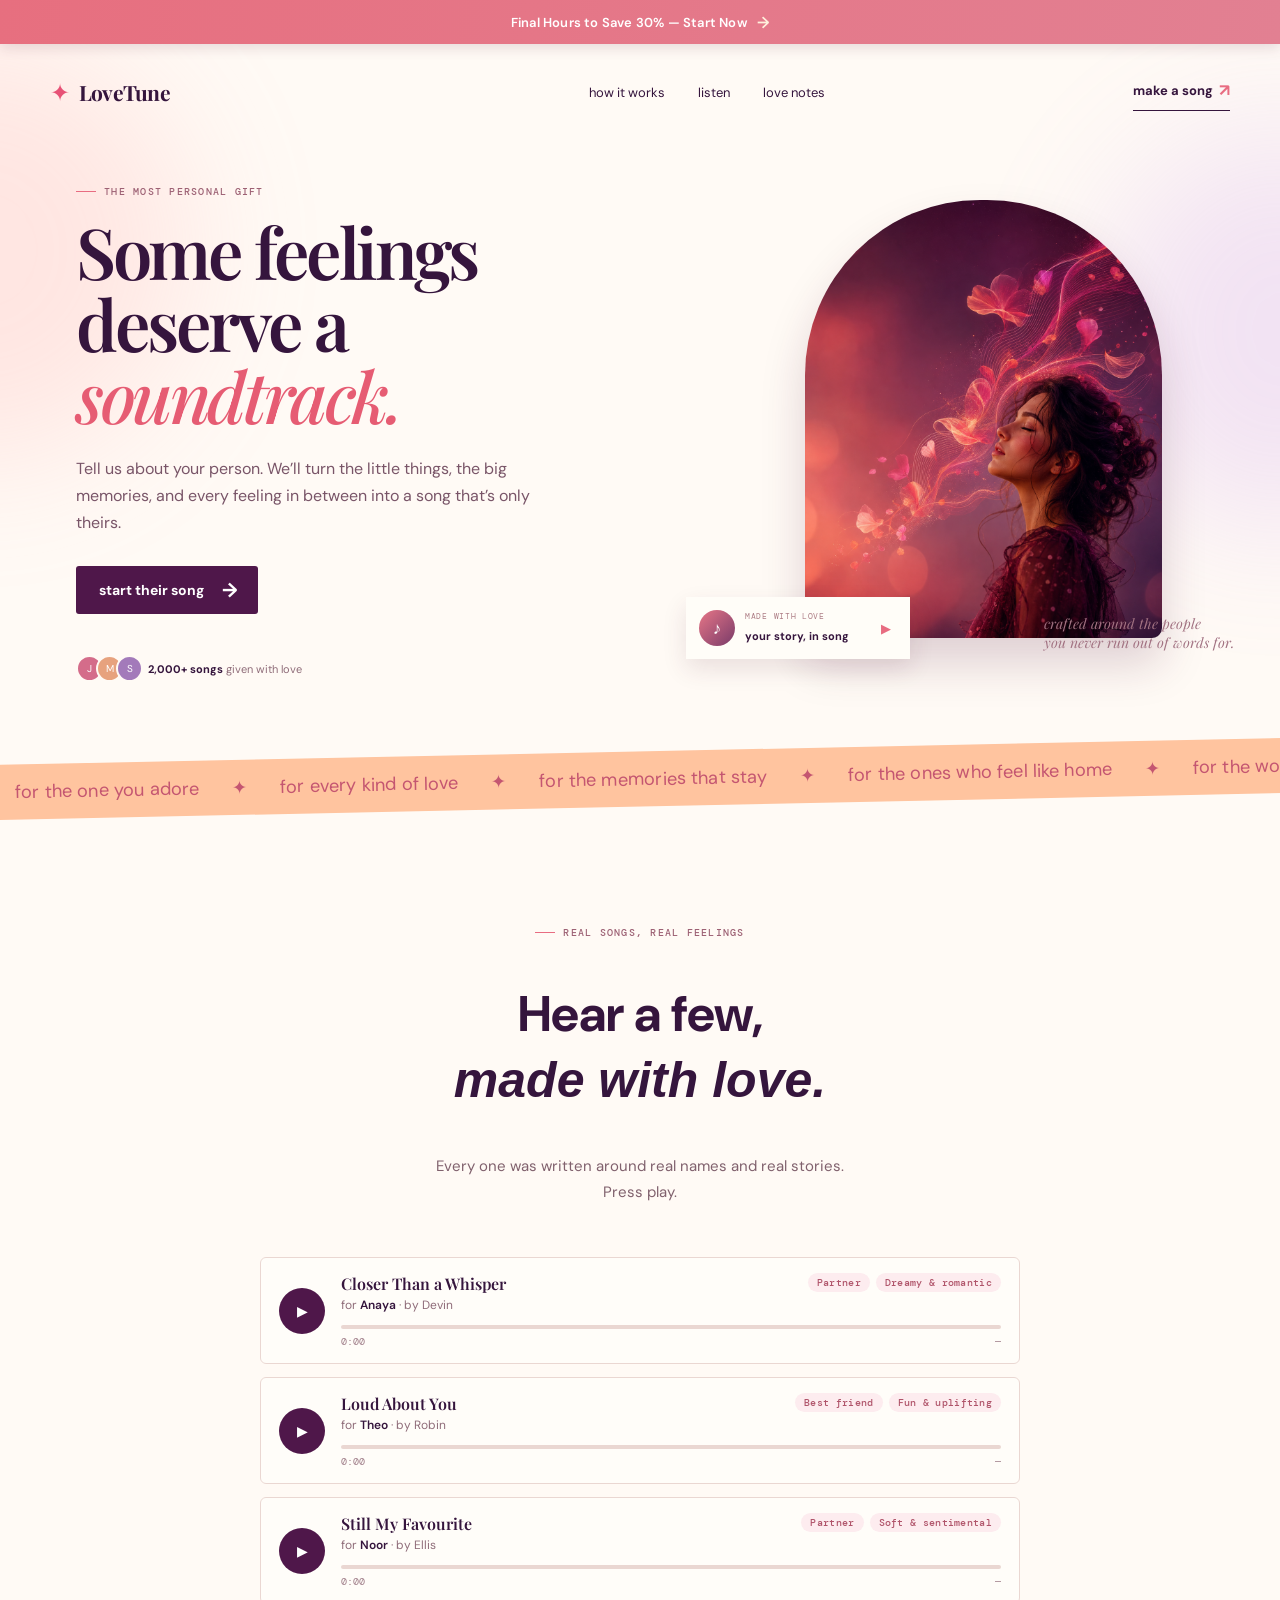
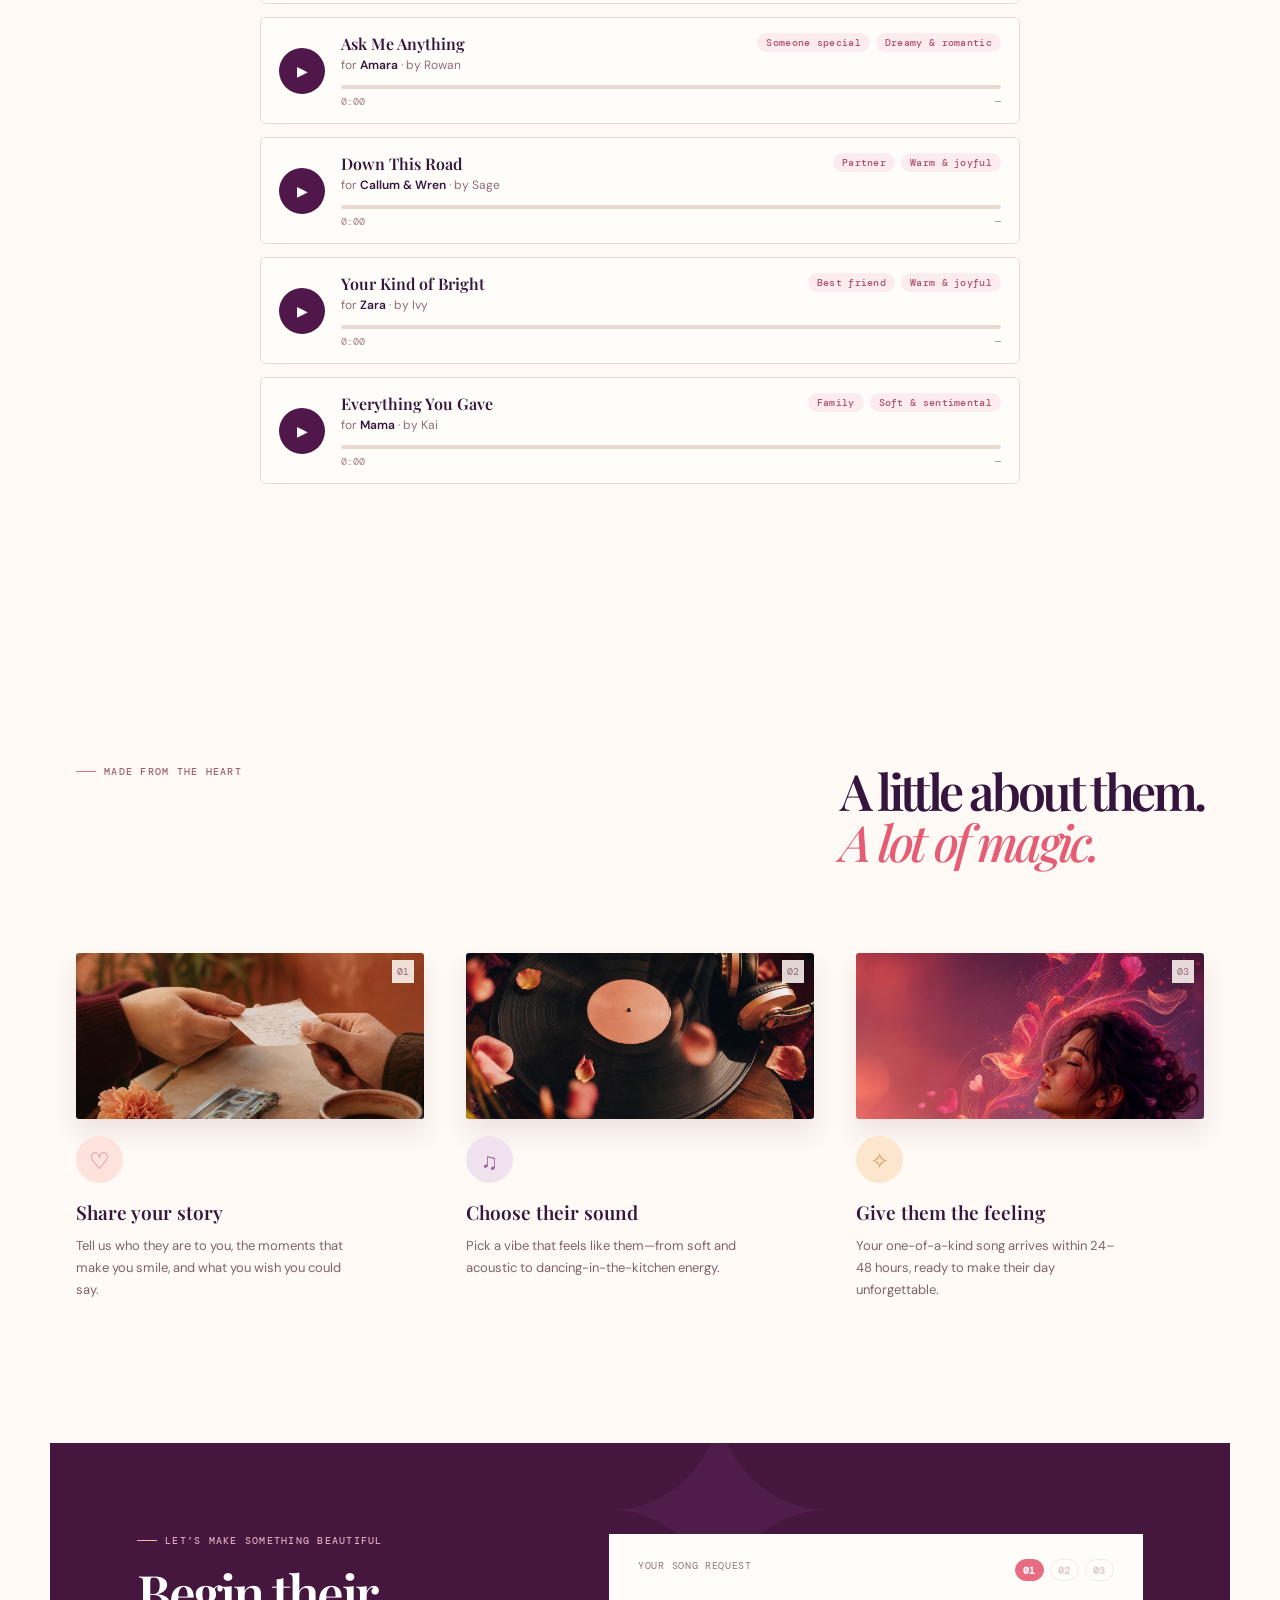
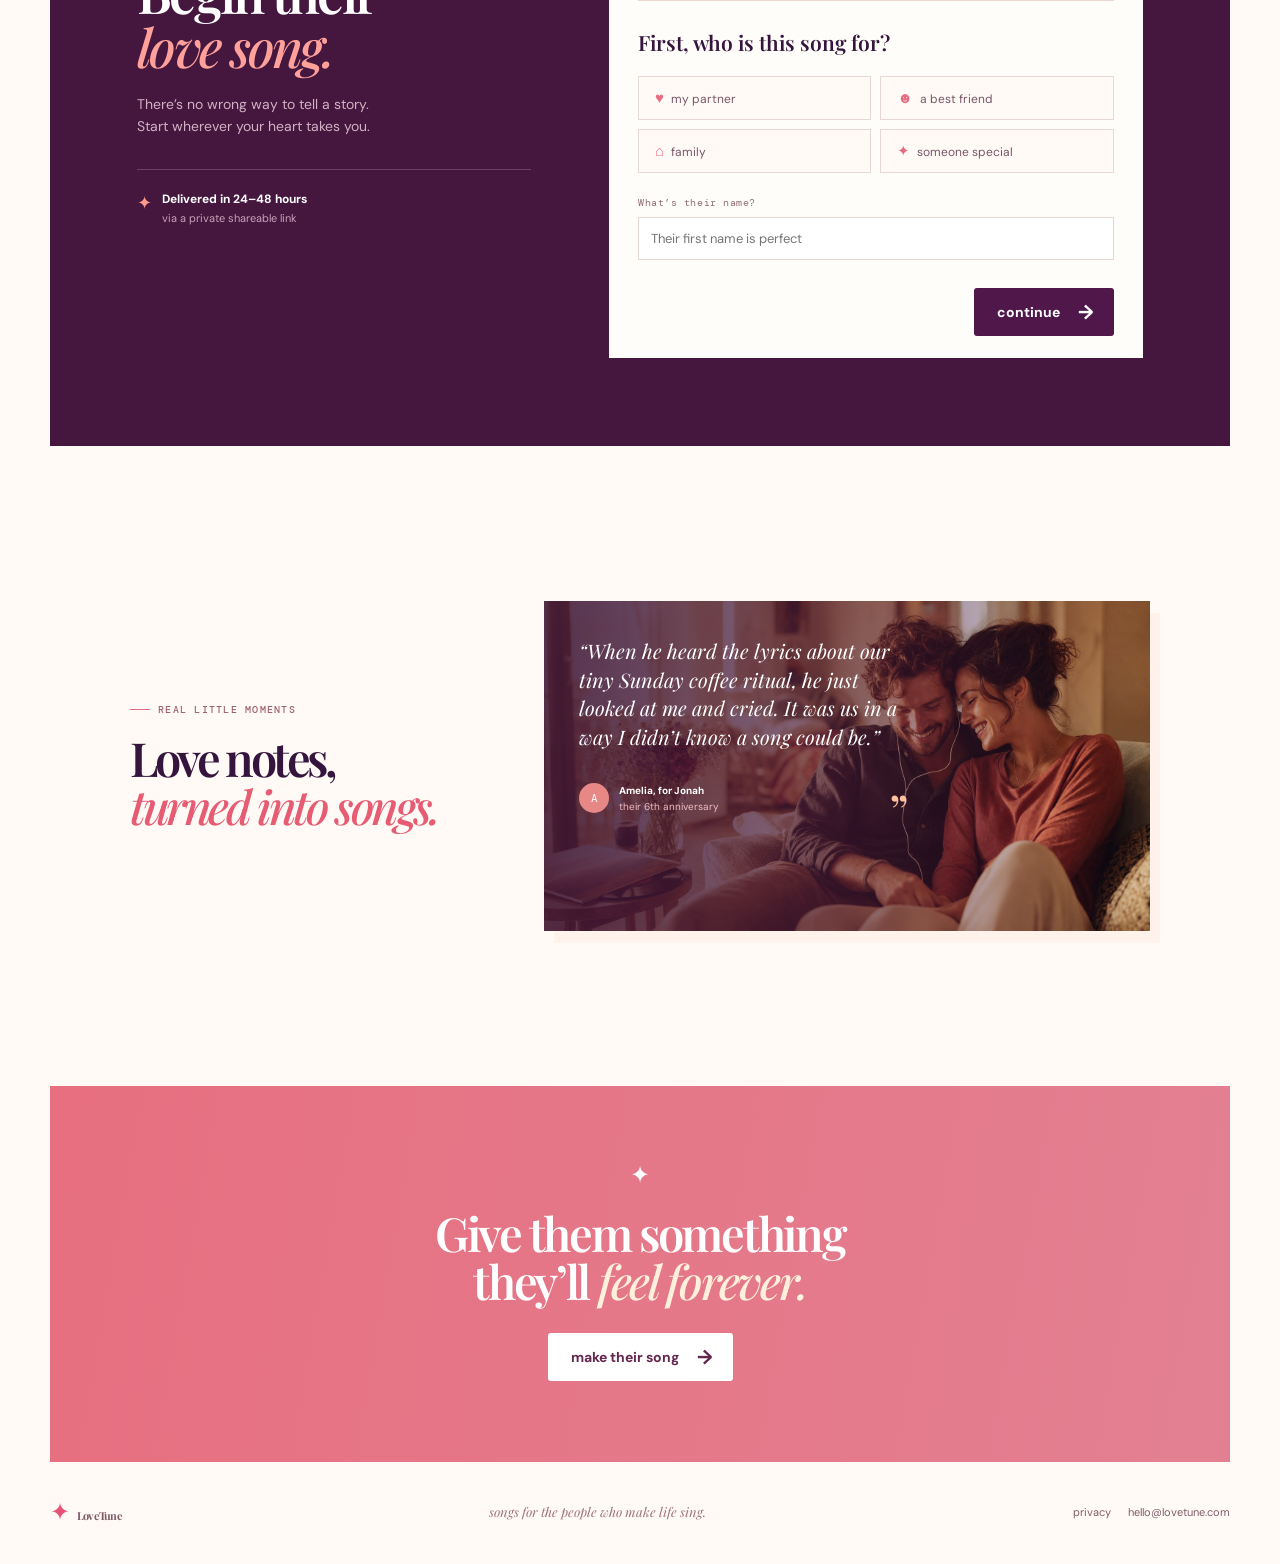
==== commit f573dc50: "Add files via upload" ====
--- a/index.html
+++ b/index.html
@@ -4,14 +4,43 @@
     <meta charset="UTF-8" />
     <meta name="viewport" content="width=device-width, initial-scale=1.0" />
     <meta name="description" content="Give them a song made just for them." />
+    <meta name="facebook-domain-verification" content="p0weewy6j7jniyxwv1a8r2dtb1b6bv" />
     <title>LoveTune — a song made to mean more</title>
     <script>document.documentElement.classList.add('js');</script>
     <link rel="preconnect" href="https://fonts.googleapis.com" />
     <link rel="preconnect" href="https://fonts.gstatic.com" crossorigin />
     <link href="https://fonts.googleapis.com/css2?family=DM+Mono:wght@400;500&family=DM+Sans:opsz,wght@9..40,500;9..40,600;9..40,700&family=Playfair+Display:ital,wght@500;600;700&display=swap" rel="stylesheet" />
     <link rel="stylesheet" href="style.css" />
+    <!-- Meta Pixel Code -->
+    <script>
+      !function(f,b,e,v,n,t,s)
+      {if(f.fbq)return;n=f.fbq=function(){n.callMethod?
+      n.callMethod.apply(n,arguments):n.queue.push(arguments)};
+      if(!f._fbq)f._fbq=n;n.push=n;n.loaded=!0;n.version='2.0';
+      n.queue=[];t=b.createElement(e);t.async=!0;
+      t.src=v;s=b.getElementsByTagName(e)[0];
+      s.parentNode.insertBefore(t,s)}(window, document,'script',
+      'https://connect.facebook.net/en_US/fbevents.js');
+      fbq('set', 'autoConfig', false, '3359480404214567'); // stop auto-logged button clicks (SubscribedButtonClick)
+      fbq('init', '3359480404214567');
+      fbq('track', 'PageView');
+    </script>
+    <noscript><img height="1" width="1" style="display:none"
+      src="https://www.facebook.com/tr?id=3359480404214567&ev=PageView&noscript=1"
+    /></noscript>
+    <!-- End Meta Pixel Code -->
+    <!-- Google tag (gtag.js) -->
+    <script async src="https://www.googletagmanager.com/gtag/js?id=G-3QDWN6Q4KG"></script>
+    <script>
+      window.dataLayer = window.dataLayer || [];
+      function gtag(){dataLayer.push(arguments);}
+      gtag('js', new Date());
+      gtag('config', 'G-3QDWN6Q4KG');
+    </script>
+    <!-- End Google tag -->
   </head>
   <body>
+    <a class="promo-banner" href="#create">Final Hours to Save 30% — Start Now <span>→</span></a>
     <div class="ambient ambient-one"></div><div class="ambient ambient-two"></div>
     <header class="site-header wrap">
       <a class="brand" href="#top" aria-label="LoveTune home"><span class="brand-mark">✦</span> LoveTune</a>
--- a/style.css
+++ b/style.css
@@ -10,6 +10,10 @@
 .ambient { position:absolute; z-index:-1; border-radius:50%; filter:blur(70px); opacity:.22; }
 .ambient-one { width:420px; height:420px; top:40px; left:-230px; background:#ff9e9e; }
 .ambient-two { width:360px; height:400px; top:130px; right:-180px; background:#c492ec; }
+
+.promo-banner { position:sticky; top:0; z-index:20; display:flex; align-items:center; justify-content:center; gap:9px; min-height:44px; padding:11px 16px; background:linear-gradient(100deg,#e76f7f,#e28092); color:#fff; font:600 13px var(--sans); letter-spacing:.2px; text-align:center; text-decoration:none; box-shadow:0 4px 14px rgba(82,31,56,.14); }
+.promo-banner span { color:#fff0dc; font-size:16px; transition:transform .25s ease; }
+.promo-banner:hover span { transform:translateX(4px); }
 
 .site-header { height:96px; display:flex; align-items:center; justify-content:space-between; }
 .brand { color:var(--ink); font:700 21px var(--serif); letter-spacing:-.7px; text-decoration:none; }
